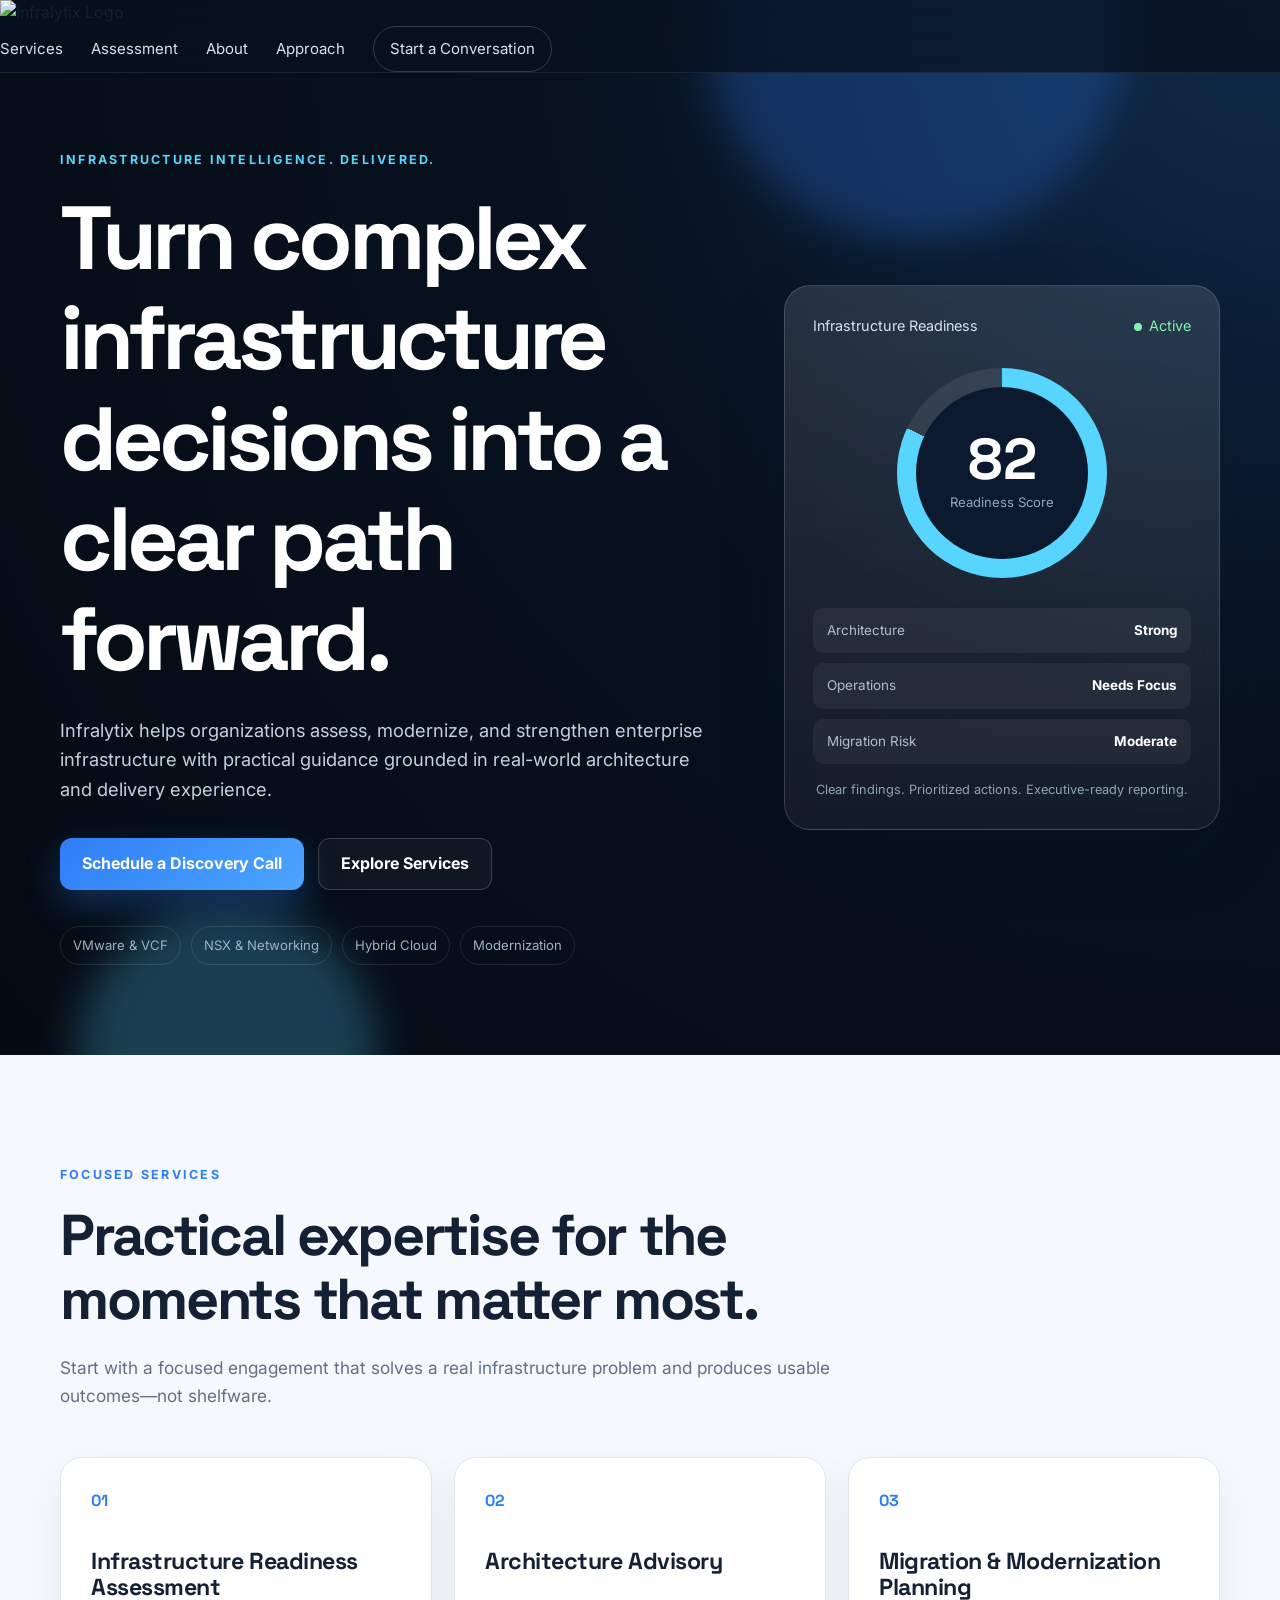
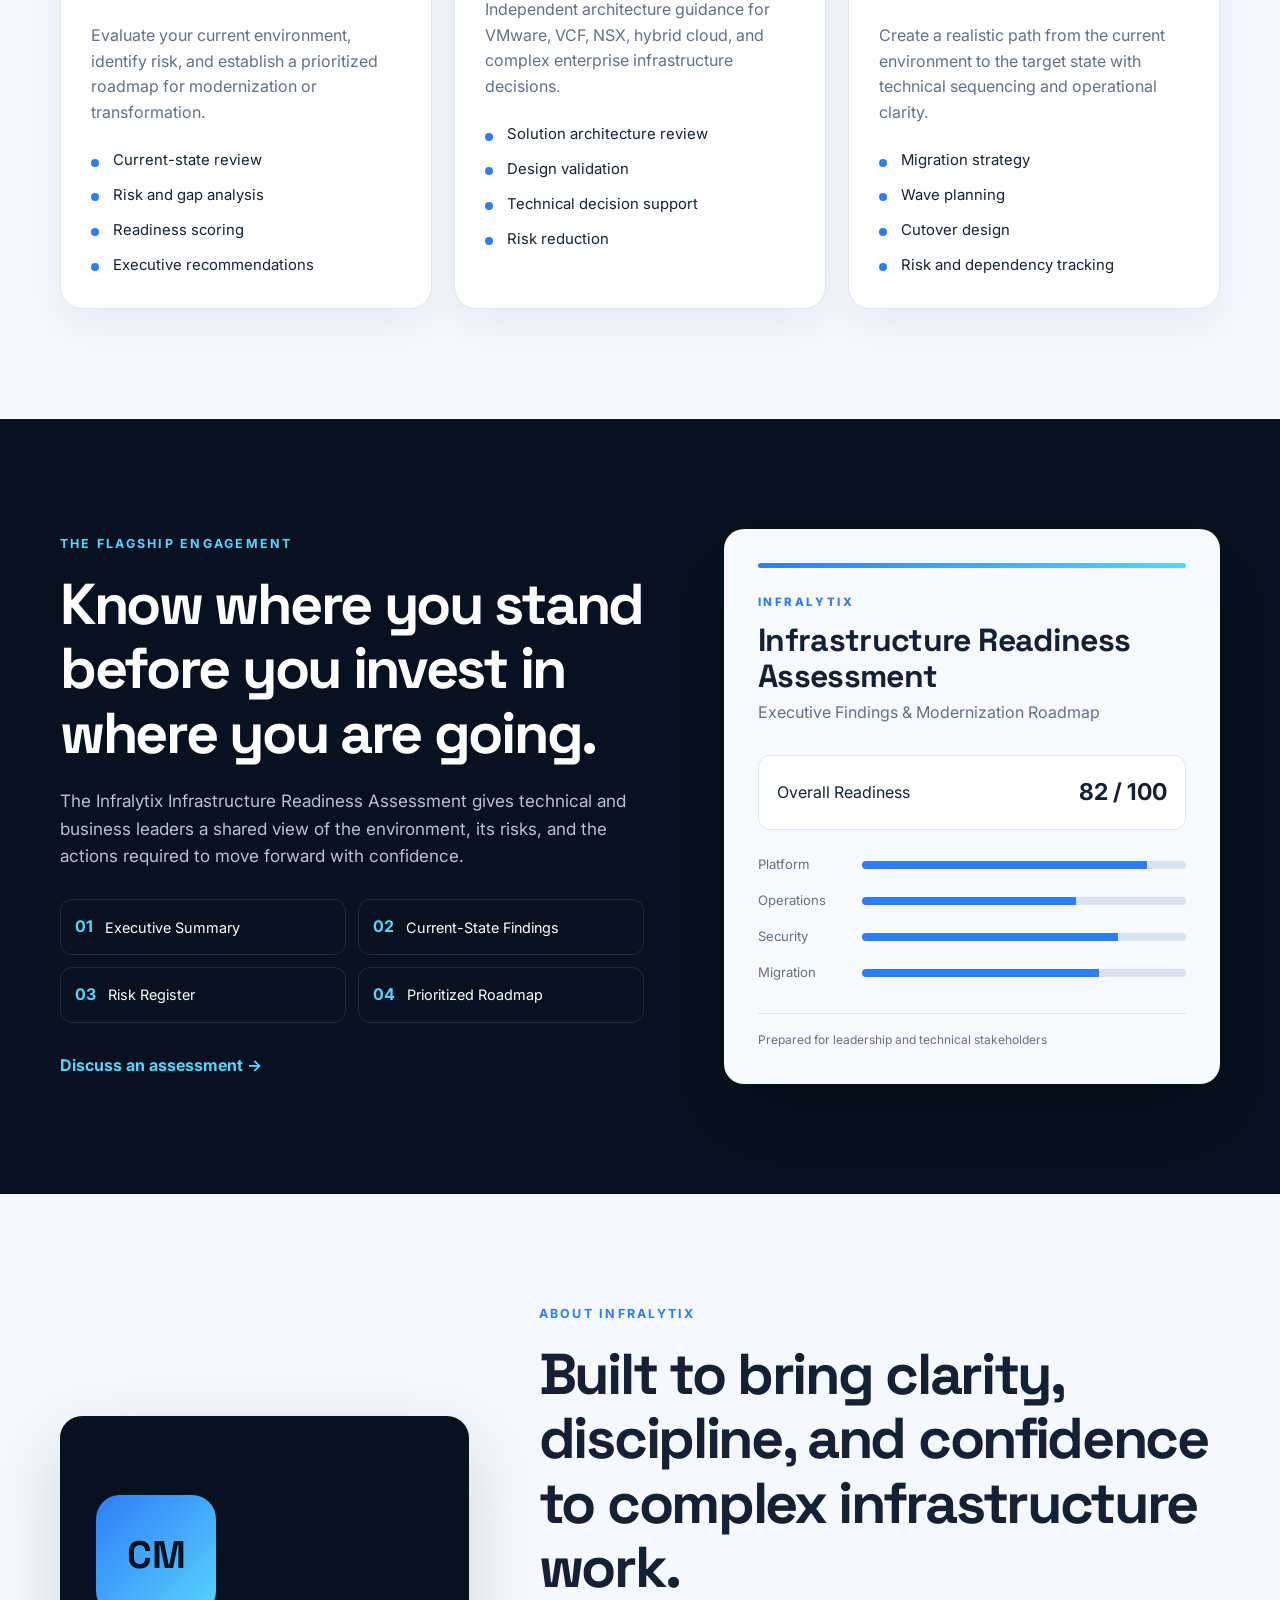
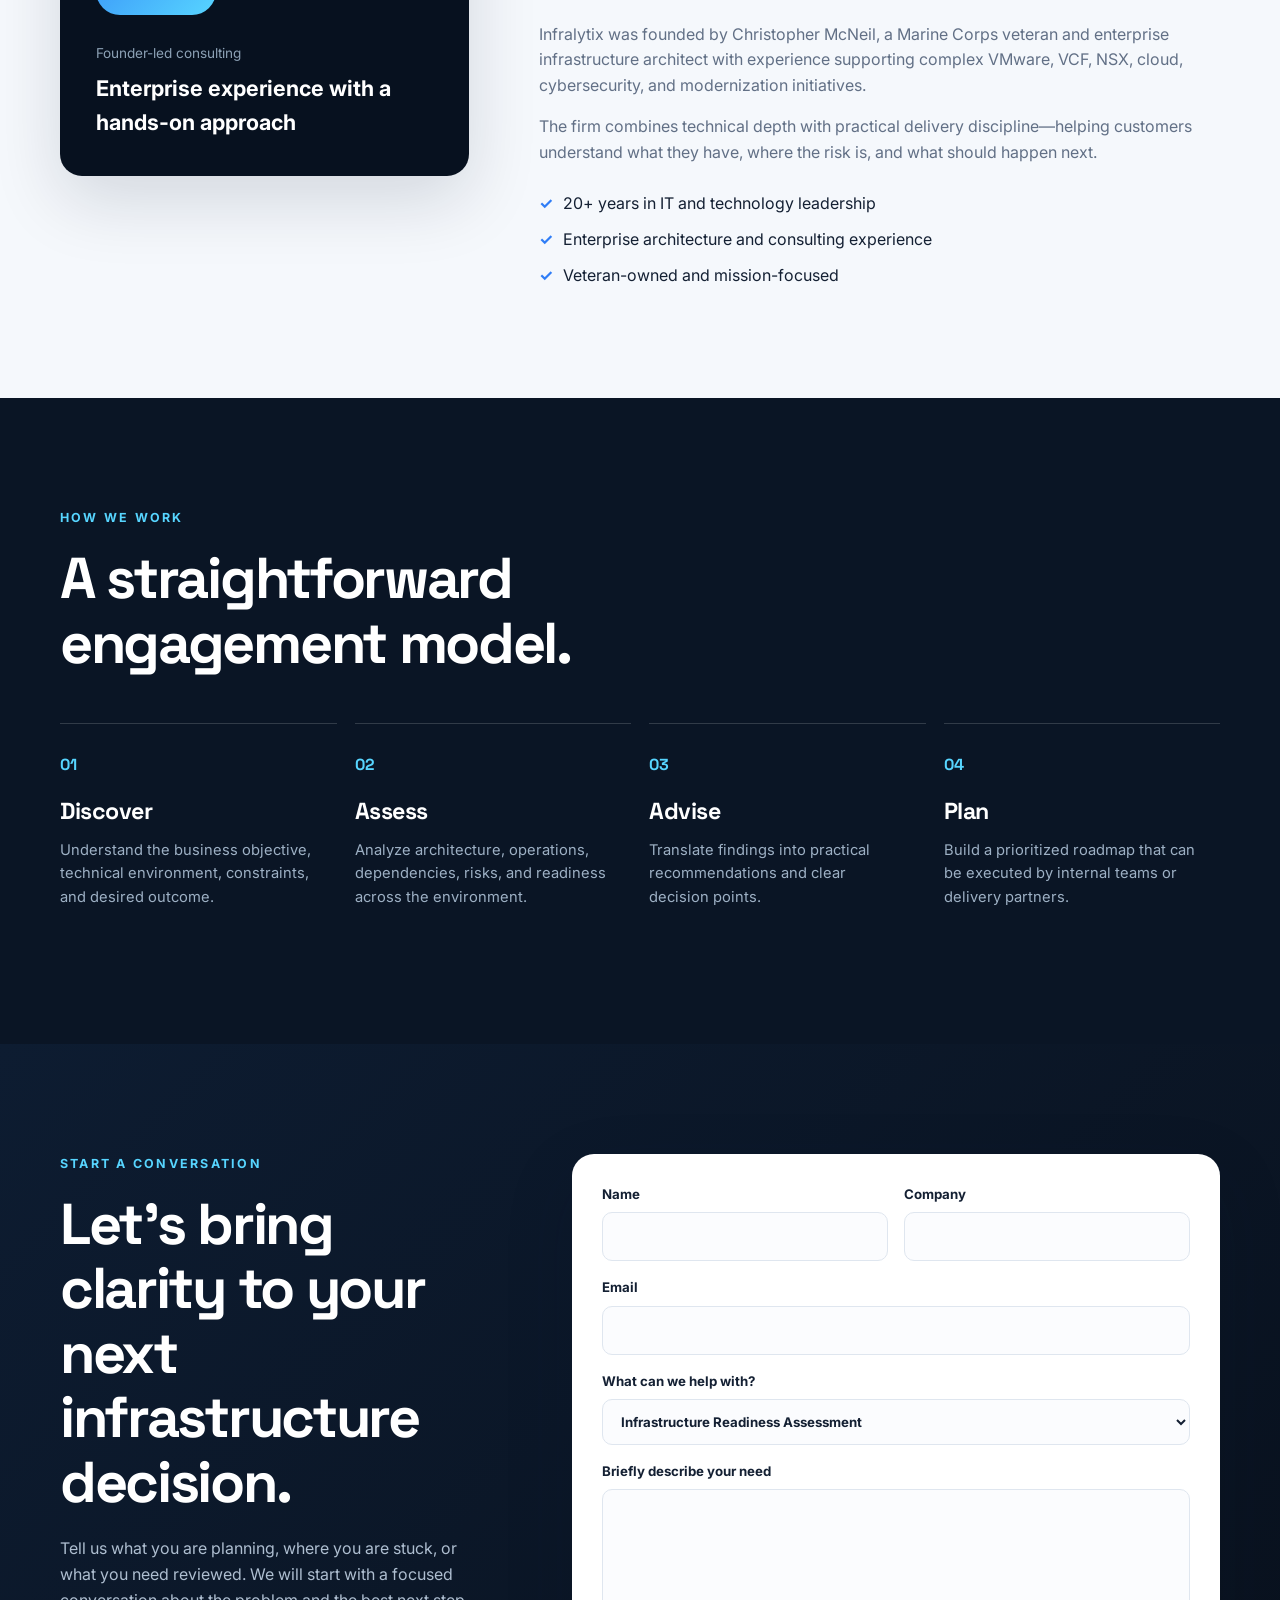
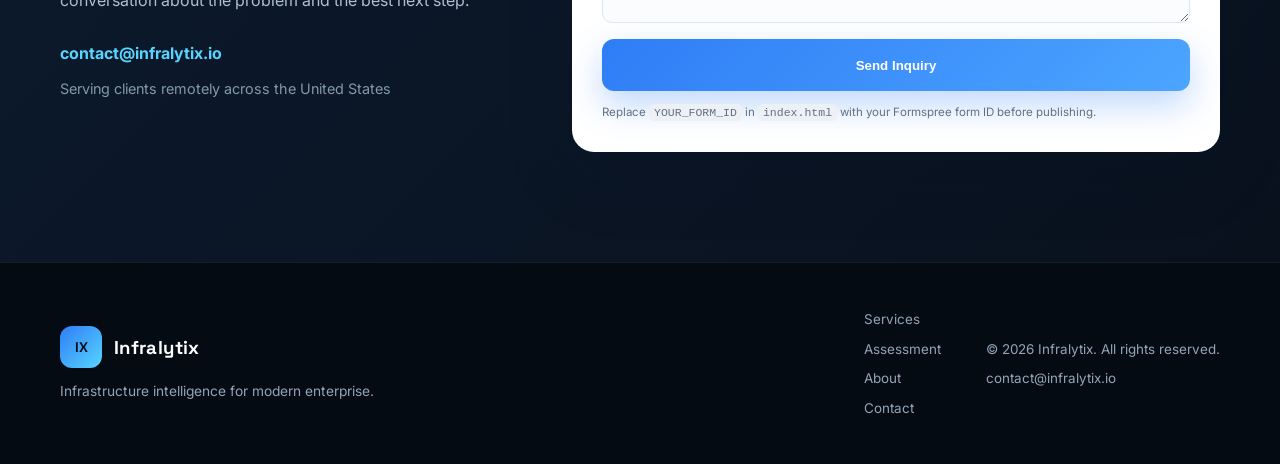
==== index.html @ 24728229 "Update index.html" ====
<!DOCTYPE html>
<html lang="en">
<head>
  <meta charset="UTF-8" />
  <meta name="viewport" content="width=device-width, initial-scale=1.0" />
  <meta name="description" content="Infralytix provides infrastructure readiness assessments, architecture advisory, and modernization planning for VMware, VCF, NSX, and hybrid cloud environments." />
  <meta name="keywords" content="Infralytix, VMware consultant, VCF consulting, NSX consulting, infrastructure assessment, hybrid cloud, modernization" />
  <meta name="author" content="Infralytix" />
  <meta property="og:title" content="Infralytix | Infrastructure Intelligence for Modern Enterprise" />
  <meta property="og:description" content="Practical infrastructure assessments, architecture guidance, and modernization roadmaps for complex enterprise environments." />
  <meta property="og:type" content="website" />
  <meta property="og:url" content="https://infralytix.io" />
  <link rel="icon" type="image/svg+xml" href="assets/favicon.svg" />
  <link rel="preconnect" href="https://fonts.googleapis.com" />
  <link rel="preconnect" href="https://fonts.gstatic.com" crossorigin />
  <link href="https://fonts.googleapis.com/css2?family=Inter:wght@400;500;600;700;800&family=Space+Grotesk:wght@500;600;700&display=swap" rel="stylesheet" />
  <link rel="stylesheet" href="styles.css" />
  <title>Infralytix | Infrastructure Intelligence</title>
</head>
<body>
  <header class="site-header" id="top">
    <a href="/" class="logo">
    <img src="assets/images/Infralytix logo.png"
         alt="Infralytix Logo"
         class="site-logo">
    </a>
      <button class="menu-toggle" aria-label="Open navigation" aria-expanded="false">☰</button>
      <nav class="nav-links" aria-label="Primary navigation">
        <a href="#services">Services</a>
        <a href="#assessment">Assessment</a>
        <a href="#about">About</a>
        <a href="#approach">Approach</a>
        <a class="nav-cta" href="#contact">Start a Conversation</a>
      </nav>
    </div>
  </header>

  <main>
    <section class="hero">
      <div class="hero-glow hero-glow-one"></div>
      <div class="hero-glow hero-glow-two"></div>
      <div class="container hero-grid">
        <div class="hero-copy reveal">
          <div class="eyebrow">Infrastructure Intelligence. Delivered.</div>
          <h1>Turn complex infrastructure decisions into a clear path forward.</h1>
          <p class="hero-lead">
            Infralytix helps organizations assess, modernize, and strengthen enterprise infrastructure with practical guidance grounded in real-world architecture and delivery experience.
          </p>
          <div class="hero-actions">
            <a class="btn btn-primary" href="#contact">Schedule a Discovery Call</a>
            <a class="btn btn-secondary" href="#services">Explore Services</a>
          </div>
          <div class="hero-proof">
            <span>VMware &amp; VCF</span>
            <span>NSX &amp; Networking</span>
            <span>Hybrid Cloud</span>
            <span>Modernization</span>
          </div>
        </div>

        <div class="hero-panel reveal">
          <div class="signal-card">
            <div class="signal-header">
              <span>Infrastructure Readiness</span>
              <span class="status-dot">Active</span>
            </div>
            <div class="score-ring">
              <div class="score-inner">
                <strong>82</strong>
                <span>Readiness Score</span>
              </div>
            </div>
            <div class="mini-metrics">
              <div><span>Architecture</span><strong>Strong</strong></div>
              <div><span>Operations</span><strong>Needs Focus</strong></div>
              <div><span>Migration Risk</span><strong>Moderate</strong></div>
            </div>
            <div class="signal-note">Clear findings. Prioritized actions. Executive-ready reporting.</div>
          </div>
        </div>
      </div>
    </section>

    <section class="section section-light" id="services">
      <div class="container">
        <div class="section-heading reveal">
          <div class="eyebrow dark">Focused Services</div>
          <h2>Practical expertise for the moments that matter most.</h2>
          <p>Start with a focused engagement that solves a real infrastructure problem and produces usable outcomes—not shelfware.</p>
        </div>

        <div class="service-grid">
          <article class="service-card reveal">
            <div class="service-number">01</div>
            <h3>Infrastructure Readiness Assessment</h3>
            <p>Evaluate your current environment, identify risk, and establish a prioritized roadmap for modernization or transformation.</p>
            <ul>
              <li>Current-state review</li>
              <li>Risk and gap analysis</li>
              <li>Readiness scoring</li>
              <li>Executive recommendations</li>
            </ul>
          </article>

          <article class="service-card reveal">
            <div class="service-number">02</div>
            <h3>Architecture Advisory</h3>
            <p>Independent architecture guidance for VMware, VCF, NSX, hybrid cloud, and complex enterprise infrastructure decisions.</p>
            <ul>
              <li>Solution architecture review</li>
              <li>Design validation</li>
              <li>Technical decision support</li>
              <li>Risk reduction</li>
            </ul>
          </article>

          <article class="service-card reveal">
            <div class="service-number">03</div>
            <h3>Migration &amp; Modernization Planning</h3>
            <p>Create a realistic path from the current environment to the target state with technical sequencing and operational clarity.</p>
            <ul>
              <li>Migration strategy</li>
              <li>Wave planning</li>
              <li>Cutover design</li>
              <li>Risk and dependency tracking</li>
            </ul>
          </article>
        </div>
      </div>
    </section>

    <section class="section assessment" id="assessment">
      <div class="container assessment-grid">
        <div class="assessment-copy reveal">
          <div class="eyebrow">The Flagship Engagement</div>
          <h2>Know where you stand before you invest in where you are going.</h2>
          <p>
            The Infralytix Infrastructure Readiness Assessment gives technical and business leaders a shared view of the environment, its risks, and the actions required to move forward with confidence.
          </p>
          <div class="deliverables">
            <div><span>01</span><p>Executive Summary</p></div>
            <div><span>02</span><p>Current-State Findings</p></div>
            <div><span>03</span><p>Risk Register</p></div>
            <div><span>04</span><p>Prioritized Roadmap</p></div>
          </div>
          <a class="text-link" href="#contact">Discuss an assessment →</a>
        </div>

        <div class="assessment-card reveal">
          <div class="report-topline"></div>
          <div class="report-brand">INFRALYTIX</div>
          <h3>Infrastructure Readiness Assessment</h3>
          <p class="report-subtitle">Executive Findings &amp; Modernization Roadmap</p>
          <div class="report-score">
            <span>Overall Readiness</span>
            <strong>82 / 100</strong>
          </div>
          <div class="report-bars">
            <div><span>Platform</span><i style="--value:88%"></i></div>
            <div><span>Operations</span><i style="--value:66%"></i></div>
            <div><span>Security</span><i style="--value:79%"></i></div>
            <div><span>Migration</span><i style="--value:73%"></i></div>
          </div>
          <div class="report-footer">Prepared for leadership and technical stakeholders</div>
        </div>
      </div>
    </section>

    <section class="section section-light" id="about">
      <div class="container about-grid">
        <div class="about-card reveal">
          <div class="about-monogram">CM</div>
          <div>
            <span>Founder-led consulting</span>
            <strong>Enterprise experience with a hands-on approach</strong>
          </div>
        </div>
        <div class="about-copy reveal">
          <div class="eyebrow dark">About Infralytix</div>
          <h2>Built to bring clarity, discipline, and confidence to complex infrastructure work.</h2>
          <p>
            Infralytix was founded by Christopher McNeil, a Marine Corps veteran and enterprise infrastructure architect with experience supporting complex VMware, VCF, NSX, cloud, cybersecurity, and modernization initiatives.
          </p>
          <p>
            The firm combines technical depth with practical delivery discipline—helping customers understand what they have, where the risk is, and what should happen next.
          </p>
          <div class="about-highlights">
            <span>20+ years in IT and technology leadership</span>
            <span>Enterprise architecture and consulting experience</span>
            <span>Veteran-owned and mission-focused</span>
          </div>
        </div>
      </div>
    </section>

    <section class="section approach" id="approach">
      <div class="container">
        <div class="section-heading reveal">
          <div class="eyebrow">How We Work</div>
          <h2>A straightforward engagement model.</h2>
        </div>
        <div class="steps">
          <div class="step reveal"><span>01</span><h3>Discover</h3><p>Understand the business objective, technical environment, constraints, and desired outcome.</p></div>
          <div class="step reveal"><span>02</span><h3>Assess</h3><p>Analyze architecture, operations, dependencies, risks, and readiness across the environment.</p></div>
          <div class="step reveal"><span>03</span><h3>Advise</h3><p>Translate findings into practical recommendations and clear decision points.</p></div>
          <div class="step reveal"><span>04</span><h3>Plan</h3><p>Build a prioritized roadmap that can be executed by internal teams or delivery partners.</p></div>
        </div>
      </div>
    </section>

    <section class="section contact" id="contact">
      <div class="container contact-grid">
        <div class="contact-copy reveal">
          <div class="eyebrow">Start a Conversation</div>
          <h2>Let’s bring clarity to your next infrastructure decision.</h2>
          <p>Tell us what you are planning, where you are stuck, or what you need reviewed. We will start with a focused conversation about the problem and the best next step.</p>
          <div class="contact-details">
            <a href="mailto:contact@infralytix.io">contact@infralytix.io</a>
            <span>Serving clients remotely across the United States</span>
          </div>
        </div>

        <form class="contact-form reveal" action="https://formspree.io/f/YOUR_FORM_ID" method="POST">
          <div class="form-row">
            <label>Name<input type="text" name="name" required /></label>
            <label>Company<input type="text" name="company" /></label>
          </div>
          <label>Email<input type="email" name="email" required /></label>
          <label>What can we help with?
            <select name="service">
              <option>Infrastructure Readiness Assessment</option>
              <option>Architecture Advisory</option>
              <option>Migration &amp; Modernization Planning</option>
              <option>Other</option>
            </select>
          </label>
          <label>Briefly describe your need<textarea name="message" rows="5" required></textarea></label>
          <button class="btn btn-primary full" type="submit">Send Inquiry</button>
          <p class="form-note">Replace <code>YOUR_FORM_ID</code> in <code>index.html</code> with your Formspree form ID before publishing.</p>
        </form>
      </div>
    </section>
  </main>

  <footer class="footer">
    <div class="container footer-grid">
      <div>
        <a class="brand footer-brand" href="#top"><span class="brand-mark">IX</span><span class="brand-name">Infralytix</span></a>
        <p>Infrastructure intelligence for modern enterprise.</p>
      </div>
      <div class="footer-links">
        <a href="#services">Services</a>
        <a href="#assessment">Assessment</a>
        <a href="#about">About</a>
        <a href="#contact">Contact</a>
      </div>
      <div class="footer-meta">
        <span>© <span id="year"></span> Infralytix. All rights reserved.</span>
        <a href="mailto:contact@infralytix.io">contact@infralytix.io</a>
      </div>
    </div>
  </footer>

  <script src="script.js"></script>
</body>
</html>
---- styles.css ----
:root {
  --navy: #07111f;
  --navy-2: #0d1a2d;
  --blue: #2f7df6;
  --cyan: #57d5ff;
  --text: #142033;
  --muted: #627086;
  --line: #dfe6ef;
  --surface: #f5f8fc;
  --white: #ffffff;
  --shadow: 0 24px 70px rgba(4, 18, 39, 0.14);
  --radius: 22px;
}

* { box-sizing: border-box; }
html { scroll-behavior: smooth; }
body {
  margin: 0;
  font-family: "Inter", sans-serif;
  color: var(--text);
  background: var(--white);
  line-height: 1.6;
}
a { color: inherit; text-decoration: none; }
img { max-width: 100%; }
.container { width: min(1160px, calc(100% - 40px)); margin: 0 auto; }

.site-header {
  position: fixed;
  inset: 0 0 auto 0;
  z-index: 1000;
  background: rgba(7, 17, 31, 0.78);
  backdrop-filter: blur(16px);
  border-bottom: 1px solid rgba(255,255,255,0.08);
}
.nav-wrap { min-height: 76px; display: flex; align-items: center; justify-content: space-between; }
.brand { display: inline-flex; align-items: center; gap: 12px; color: var(--white); font-family: "Space Grotesk", sans-serif; }
.brand-mark {
  display: grid; place-items: center; width: 42px; height: 42px;
  border-radius: 12px; font-size: 14px; font-weight: 700;
  background: linear-gradient(135deg, var(--blue), var(--cyan)); color: var(--navy);
}
.brand-name { font-size: 1.16rem; font-weight: 700; letter-spacing: 0.02em; }
.nav-links { display: flex; align-items: center; gap: 28px; color: #d8e3f2; font-size: 0.94rem; }
.nav-links a:hover { color: var(--white); }
.nav-cta { border: 1px solid rgba(255,255,255,0.18); padding: 10px 16px; border-radius: 999px; }
.menu-toggle { display: none; border: 0; background: transparent; color: white; font-size: 1.7rem; }

.hero {
  position: relative; overflow: hidden; min-height: 760px; display: grid; align-items: center;
  padding: 150px 0 90px; background: radial-gradient(circle at top right, #102b4a 0, var(--navy) 44%, #050b14 100%); color: white;
}
.hero-grid { display: grid; grid-template-columns: 1.2fr 0.8fr; align-items: center; gap: 70px; }
.hero-glow { position: absolute; border-radius: 50%; filter: blur(20px); opacity: 0.25; }
.hero-glow-one { width: 420px; height: 420px; background: var(--blue); top: -180px; right: 12%; }
.hero-glow-two { width: 300px; height: 300px; background: var(--cyan); bottom: -150px; left: 6%; }
.eyebrow { font-size: 0.78rem; text-transform: uppercase; letter-spacing: 0.18em; font-weight: 700; color: var(--cyan); margin-bottom: 18px; }
.eyebrow.dark { color: var(--blue); }
h1, h2, h3 { font-family: "Space Grotesk", sans-serif; line-height: 1.12; margin-top: 0; }
h1 { font-size: clamp(3rem, 7vw, 5.9rem); letter-spacing: -0.055em; margin-bottom: 26px; }
h2 { font-size: clamp(2.2rem, 4.5vw, 4rem); letter-spacing: -0.04em; margin-bottom: 22px; }
h3 { font-size: 1.45rem; letter-spacing: -0.02em; }
.hero-lead { font-size: 1.15rem; max-width: 720px; color: #c5d0dd; margin-bottom: 34px; }
.hero-actions { display: flex; gap: 14px; flex-wrap: wrap; margin-bottom: 36px; }
.btn { display: inline-flex; justify-content: center; align-items: center; min-height: 52px; padding: 0 22px; border-radius: 12px; font-weight: 700; transition: transform 0.2s ease, box-shadow 0.2s ease; border: 0; cursor: pointer; }
.btn:hover { transform: translateY(-2px); }
.btn-primary { background: linear-gradient(135deg, var(--blue), #4ca5ff); color: white; box-shadow: 0 14px 35px rgba(47,125,246,0.3); }
.btn-secondary { border: 1px solid rgba(255,255,255,0.18); color: white; background: rgba(255,255,255,0.04); }
.btn.full { width: 100%; }
.hero-proof { display: flex; flex-wrap: wrap; gap: 10px; }
.hero-proof span { padding: 8px 12px; border: 1px solid rgba(255,255,255,0.1); border-radius: 999px; color: #9fb1c4; font-size: 0.82rem; }
.hero-panel { position: relative; }
.signal-card {
  background: linear-gradient(180deg, rgba(255,255,255,0.12), rgba(255,255,255,0.05));
  border: 1px solid rgba(255,255,255,0.16); border-radius: 26px; padding: 28px; box-shadow: var(--shadow); backdrop-filter: blur(12px);
}
.signal-header { display: flex; justify-content: space-between; color: #d7e3f0; font-size: 0.9rem; }
.status-dot { color: #81f0b0; }
.status-dot::before { content: ""; display: inline-block; width: 8px; height: 8px; background: #81f0b0; border-radius: 50%; margin-right: 7px; }
.score-ring {
  width: 210px; height: 210px; margin: 30px auto; border-radius: 50%; display: grid; place-items: center;
  background: conic-gradient(var(--cyan) 0 82%, rgba(255,255,255,0.08) 82% 100%);
}
.score-ring::before { content: ""; width: 172px; height: 172px; border-radius: 50%; background: #0b1a2e; position: absolute; }
.score-inner { z-index: 1; text-align: center; }
.score-inner strong { display: block; font-family: "Space Grotesk"; font-size: 3.6rem; line-height: 1; }
.score-inner span { color: #91a8bf; font-size: 0.82rem; }
.mini-metrics { display: grid; gap: 10px; }
.mini-metrics div { display: flex; justify-content: space-between; padding: 12px 14px; background: rgba(255,255,255,0.05); border-radius: 10px; color: #aebfd1; font-size: 0.84rem; }
.mini-metrics strong { color: white; }
.signal-note { margin-top: 16px; color: #8fa4b8; font-size: 0.8rem; text-align: center; }

.section { padding: 110px 0; }
.section-light { background: var(--surface); }
.section-heading { max-width: 780px; margin-bottom: 48px; }
.section-heading p { color: var(--muted); font-size: 1.08rem; }
.service-grid { display: grid; grid-template-columns: repeat(3, 1fr); gap: 22px; }
.service-card { background: white; border: 1px solid var(--line); border-radius: var(--radius); padding: 30px; box-shadow: 0 15px 40px rgba(10,28,51,0.06); }
.service-number { font-family: "Space Grotesk"; color: var(--blue); font-weight: 700; margin-bottom: 34px; }
.service-card p { color: var(--muted); }
.service-card ul { list-style: none; padding: 0; margin: 24px 0 0; display: grid; gap: 11px; }
.service-card li { padding-left: 22px; position: relative; font-size: 0.93rem; }
.service-card li::before { content: ""; position: absolute; left: 0; top: 0.62em; width: 8px; height: 8px; border-radius: 50%; background: var(--blue); }

.assessment { background: var(--navy); color: white; overflow: hidden; }
.assessment-grid { display: grid; grid-template-columns: 1fr 0.85fr; gap: 80px; align-items: center; }
.assessment-copy p { color: #b6c3d2; font-size: 1.07rem; }
.deliverables { display: grid; grid-template-columns: repeat(2, 1fr); gap: 12px; margin: 30px 0; }
.deliverables div { display: flex; align-items: center; gap: 12px; padding: 14px; border: 1px solid rgba(255,255,255,0.1); border-radius: 12px; }
.deliverables span { color: var(--cyan); font-weight: 700; }
.deliverables p { margin: 0; color: white; font-size: 0.9rem; }
.text-link { color: var(--cyan); font-weight: 700; }
.assessment-card { background: #f7f9fc; color: var(--text); border-radius: 20px; padding: 34px; transform: rotate(1deg); box-shadow: 0 35px 80px rgba(0,0,0,0.3); }
.report-topline { height: 5px; border-radius: 999px; background: linear-gradient(90deg, var(--blue), var(--cyan)); margin-bottom: 25px; }
.report-brand { font-size: 0.72rem; letter-spacing: 0.22em; color: var(--blue); font-weight: 800; }
.assessment-card h3 { font-size: 2rem; margin: 12px 0 5px; }
.report-subtitle { color: var(--muted); margin-top: 0; }
.report-score { display: flex; justify-content: space-between; align-items: center; margin: 30px 0 24px; padding: 18px; background: white; border: 1px solid var(--line); border-radius: 12px; }
.report-score strong { font-size: 1.45rem; }
.report-bars { display: grid; gap: 15px; }
.report-bars div { display: grid; grid-template-columns: 90px 1fr; gap: 14px; align-items: center; font-size: 0.82rem; color: var(--muted); }
.report-bars i { height: 8px; border-radius: 999px; background: linear-gradient(90deg, var(--blue) 0 var(--value), #d9e2ee var(--value) 100%); }
.report-footer { margin-top: 30px; font-size: 0.75rem; color: var(--muted); border-top: 1px solid var(--line); padding-top: 16px; }

.about-grid { display: grid; grid-template-columns: 0.75fr 1.25fr; gap: 70px; align-items: center; }
.about-card { background: var(--navy); color: white; border-radius: var(--radius); padding: 36px; display: grid; gap: 28px; min-height: 360px; align-content: end; box-shadow: var(--shadow); }
.about-monogram { width: 120px; height: 120px; border-radius: 24px; display: grid; place-items: center; font-family: "Space Grotesk"; font-size: 2.4rem; background: linear-gradient(135deg, var(--blue), var(--cyan)); color: var(--navy); font-weight: 700; }
.about-card span { display: block; color: #8ca1b5; font-size: 0.85rem; margin-bottom: 6px; }
.about-card strong { font-size: 1.35rem; }
.about-copy p { color: var(--muted); }
.about-highlights { display: grid; gap: 10px; margin-top: 26px; }
.about-highlights span { padding-left: 24px; position: relative; }
.about-highlights span::before { content: "✓"; position: absolute; left: 0; color: var(--blue); font-weight: 700; }

.approach { background: #0a1525; color: white; }
.steps { display: grid; grid-template-columns: repeat(4, 1fr); gap: 18px; }
.step { padding: 28px 20px 10px 0; border-top: 1px solid rgba(255,255,255,0.16); }
.step span { color: var(--cyan); font-family: "Space Grotesk"; font-weight: 700; }
.step h3 { margin: 20px 0 12px; }
.step p { color: #9db0c4; font-size: 0.92rem; }

.contact { background: linear-gradient(135deg, #0d1c31, #09111d); color: white; }
.contact-grid { display: grid; grid-template-columns: 0.8fr 1.2fr; gap: 80px; align-items: start; }
.contact-copy p { color: #aebed0; }
.contact-details { display: grid; gap: 10px; margin-top: 28px; }
.contact-details a { color: var(--cyan); font-weight: 700; }
.contact-details span { color: #8398ad; font-size: 0.9rem; }
.contact-form { background: white; color: var(--text); border-radius: var(--radius); padding: 30px; box-shadow: var(--shadow); }
.form-row { display: grid; grid-template-columns: repeat(2, 1fr); gap: 16px; }
label { display: grid; gap: 7px; font-size: 0.83rem; font-weight: 700; margin-bottom: 16px; }
input, select, textarea { width: 100%; border: 1px solid var(--line); border-radius: 10px; padding: 13px 14px; font: inherit; color: var(--text); background: #fbfcfe; }
textarea { resize: vertical; }
.form-note { margin-bottom: 0; font-size: 0.72rem; color: var(--muted); }
code { background: #edf1f6; padding: 2px 5px; border-radius: 5px; }

.footer { background: #050b13; color: #93a4b8; padding: 46px 0; border-top: 1px solid rgba(255,255,255,0.08); }
.footer-grid { display: grid; grid-template-columns: 1fr auto auto; gap: 45px; align-items: center; }
.footer-brand { margin-bottom: 12px; }
.footer p { margin: 0; font-size: 0.86rem; }
.footer-links, .footer-meta { display: grid; gap: 8px; font-size: 0.84rem; }
.footer-links a:hover, .footer-meta a:hover { color: white; }

.reveal { opacity: 0; transform: translateY(20px); transition: opacity 0.7s ease, transform 0.7s ease; }
.reveal.visible { opacity: 1; transform: translateY(0); }

@media (max-width: 900px) {
  .menu-toggle { display: block; }
  .nav-links { position: absolute; left: 20px; right: 20px; top: 68px; display: none; flex-direction: column; align-items: stretch; padding: 20px; background: #0b1728; border: 1px solid rgba(255,255,255,0.1); border-radius: 16px; }
  .nav-links.open { display: flex; }
  .hero-grid, .assessment-grid, .about-grid, .contact-grid { grid-template-columns: 1fr; }
  .hero { padding-top: 130px; }
  .hero-panel { max-width: 560px; }
  .service-grid { grid-template-columns: 1fr; }
  .steps { grid-template-columns: repeat(2, 1fr); }
  .footer-grid { grid-template-columns: 1fr; }
}

@media (max-width: 600px) {
  .container { width: min(100% - 28px, 1160px); }
  .section { padding: 82px 0; }
  h1 { font-size: 3rem; }
  h2 { font-size: 2.35rem; }
  .hero-actions { flex-direction: column; }
  .btn { width: 100%; }
  .deliverables, .steps, .form-row { grid-template-columns: 1fr; }
  .signal-card, .assessment-card, .contact-form { padding: 22px; }
  .score-ring { width: 180px; height: 180px; }
  .score-ring::before { width: 145px; height: 145px; }
}
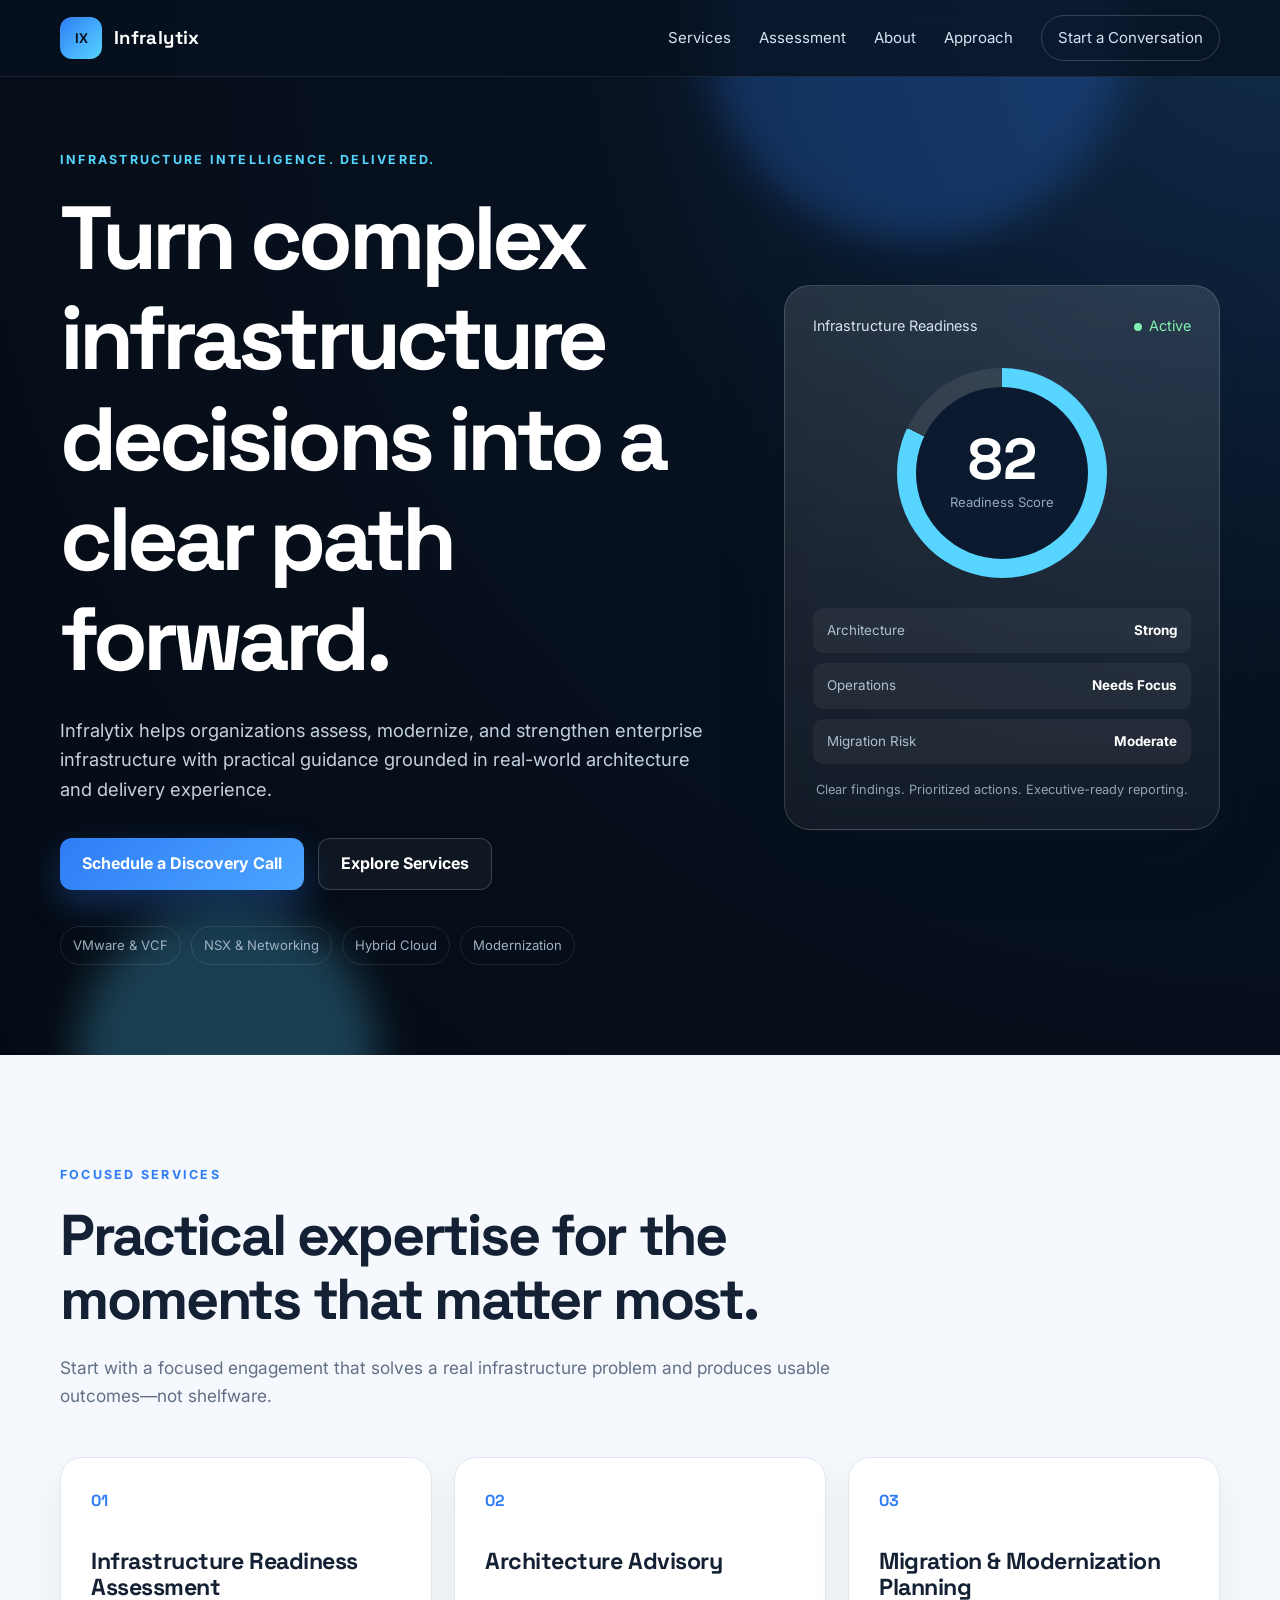
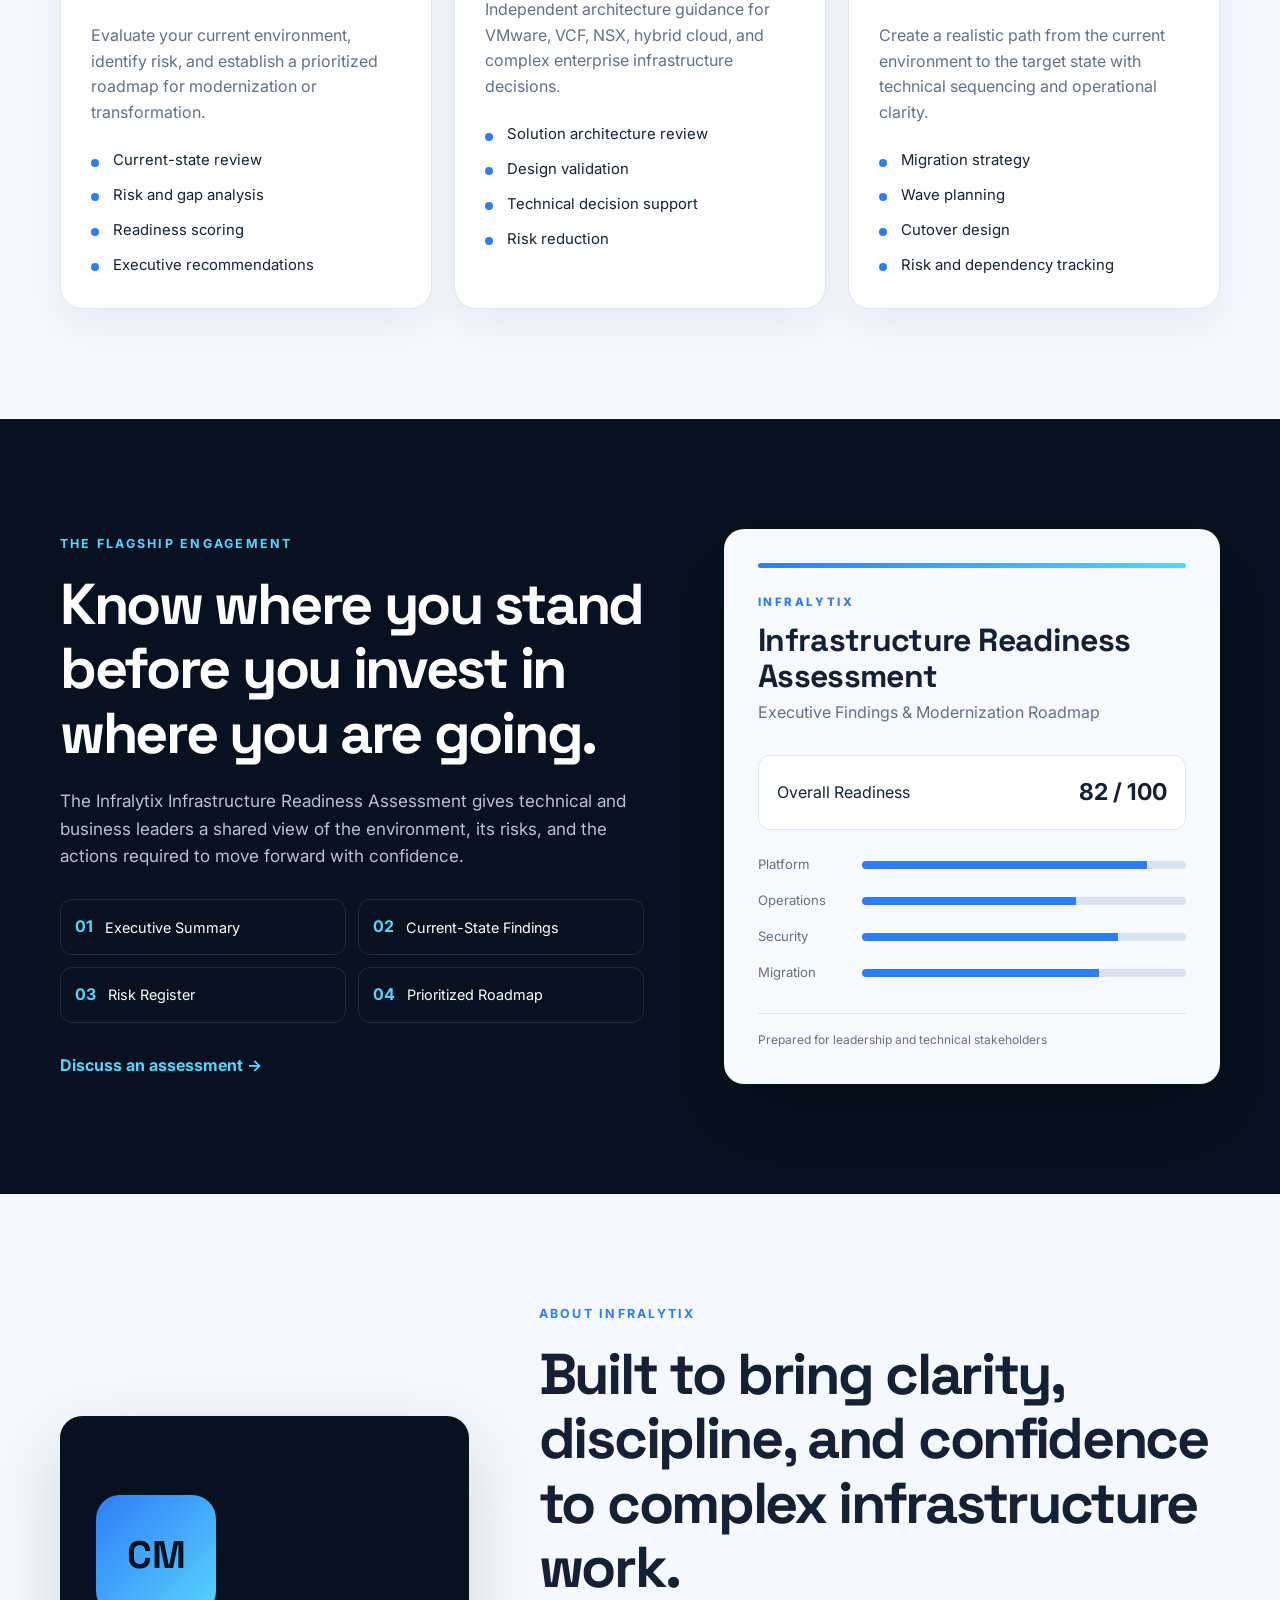
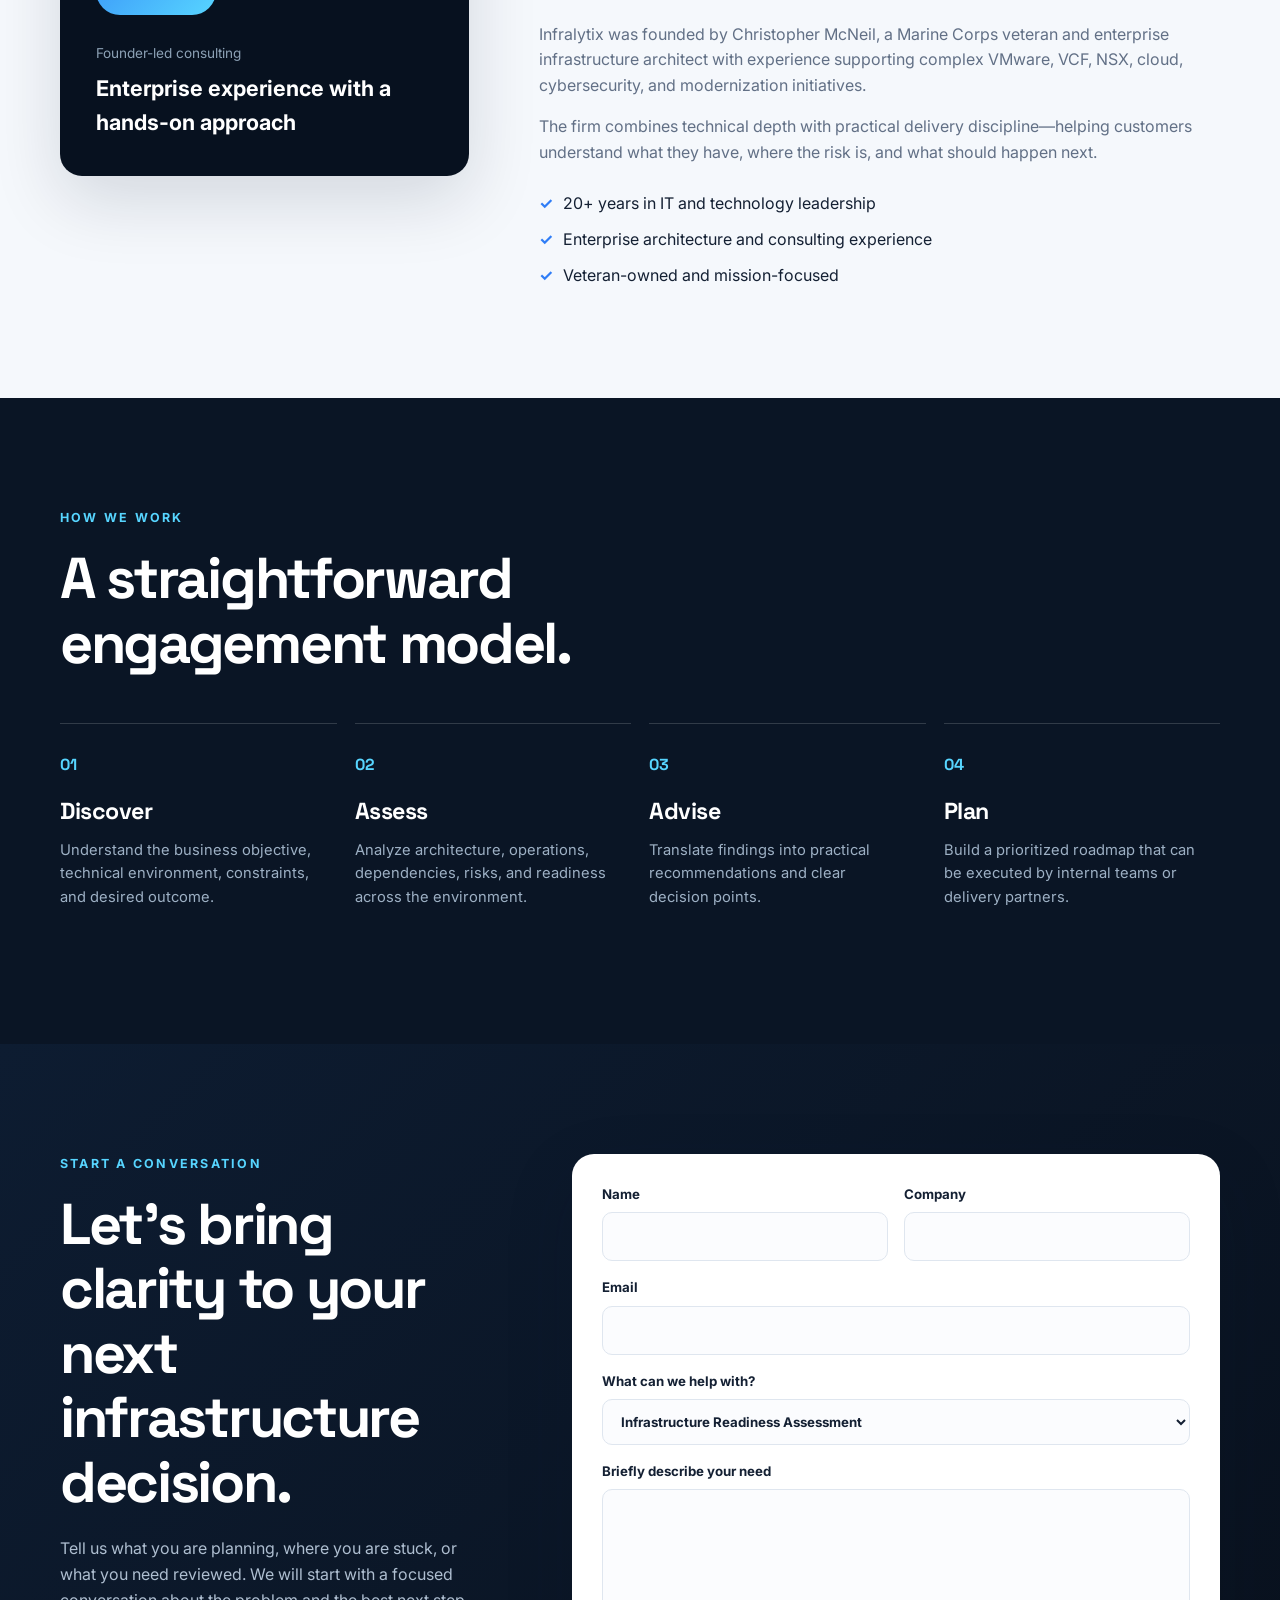
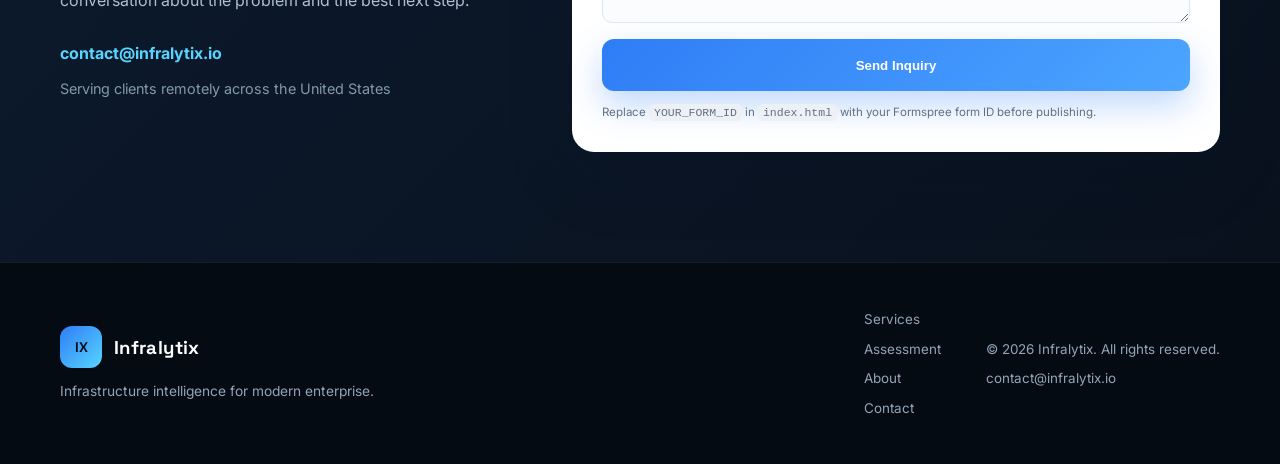
==== commit fbb75cbe: "Update index.html" ====
--- a/index.html
+++ b/index.html
@@ -19,11 +19,11 @@
 </head>
 <body>
   <header class="site-header" id="top">
-    <a href="/" class="logo">
-    <img src="assets/images/Infralytix logo.png"
-         alt="Infralytix Logo"
-         class="site-logo">
-    </a>
+    <div class="container nav-wrap">
+      <a class="brand" href="#top" aria-label="Infralytix home">
+        <span class="brand-mark">IX</span>
+        <span class="brand-name">Infralytix</span>
+      </a>
       <button class="menu-toggle" aria-label="Open navigation" aria-expanded="false">☰</button>
       <nav class="nav-links" aria-label="Primary navigation">
         <a href="#services">Services</a>
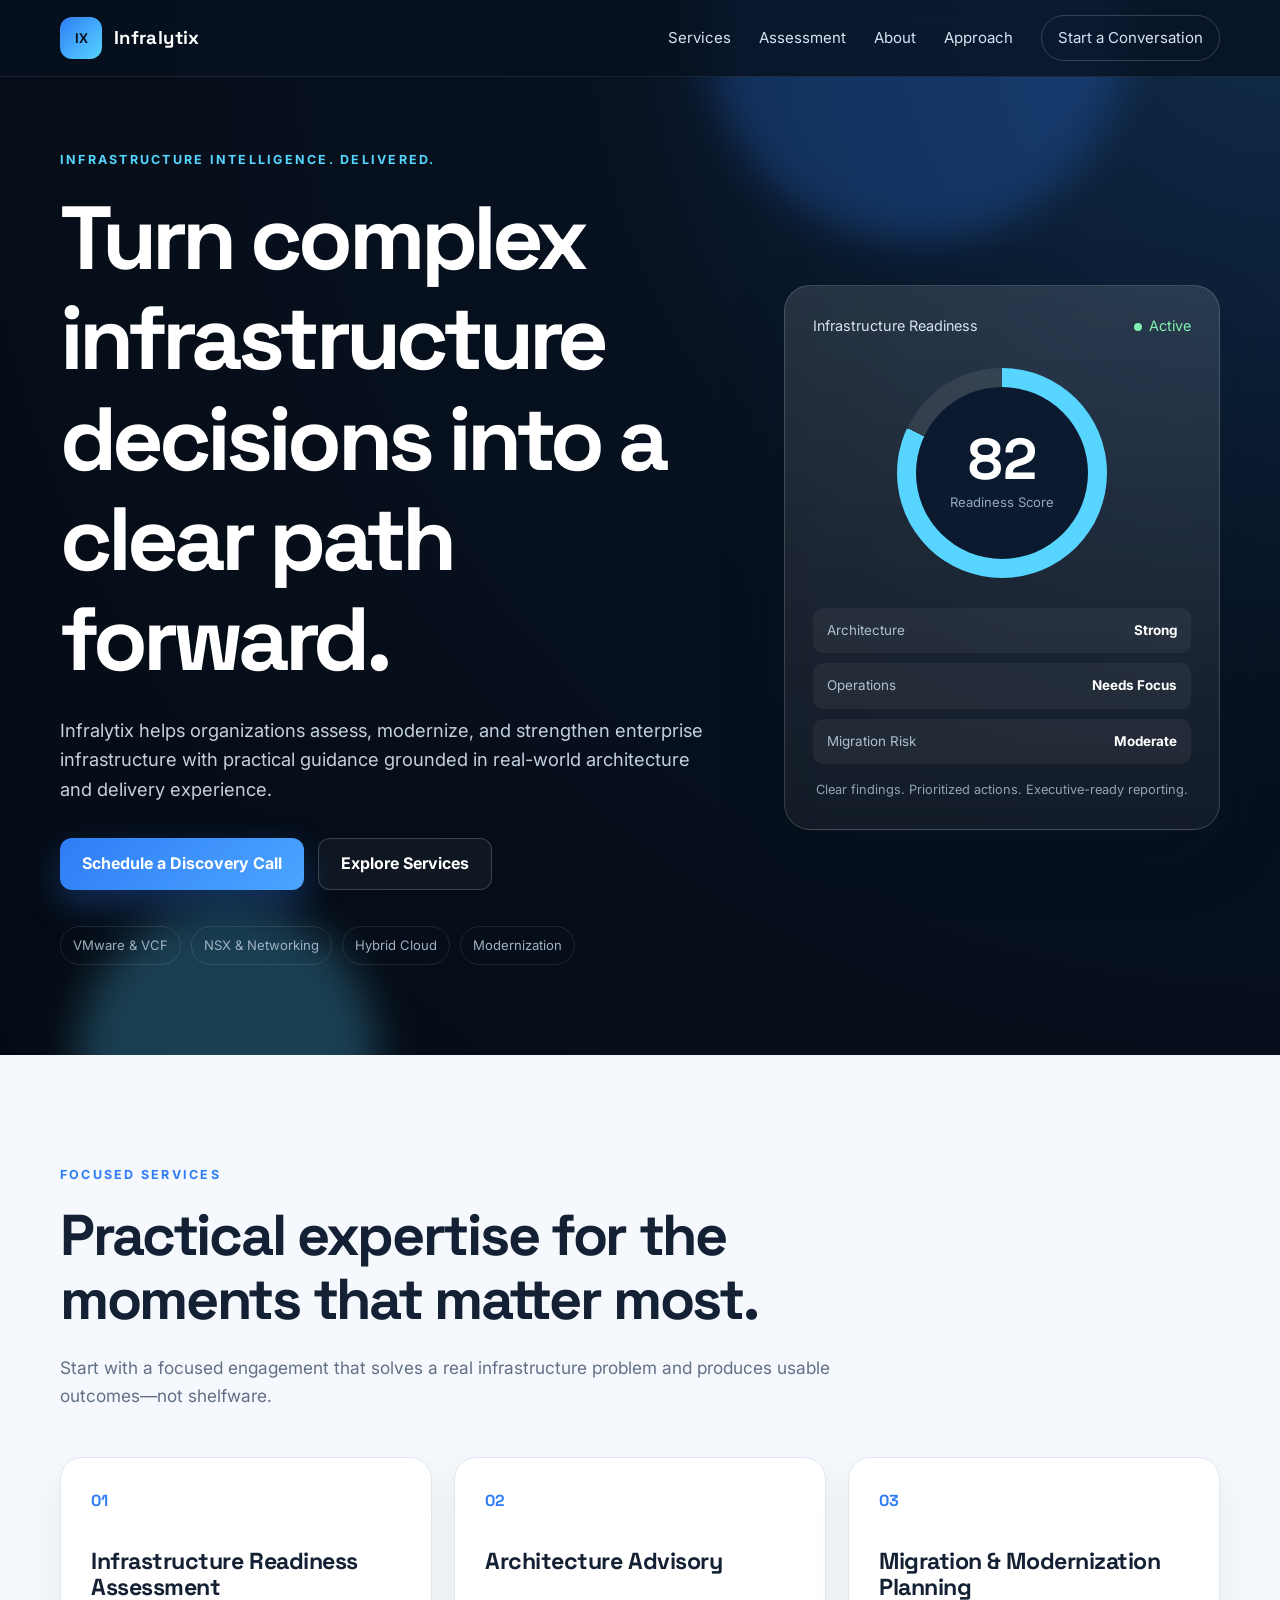
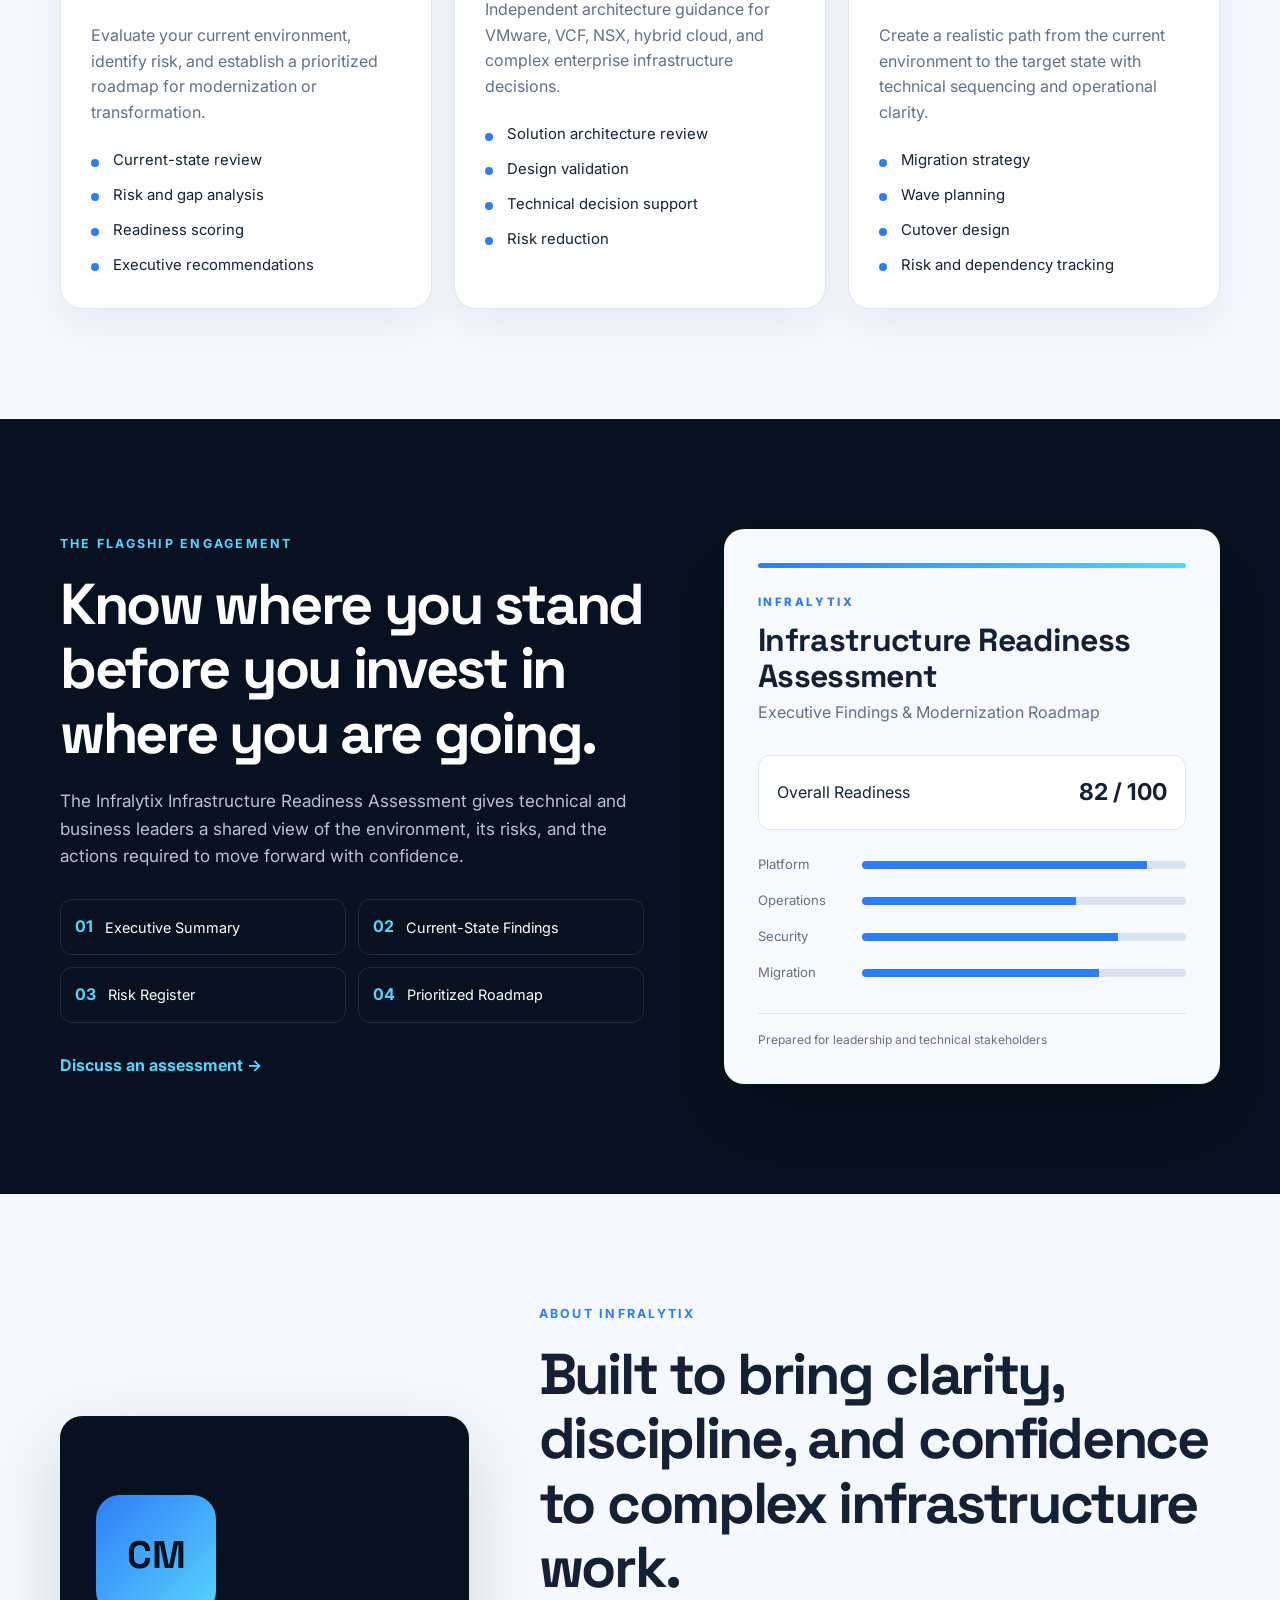
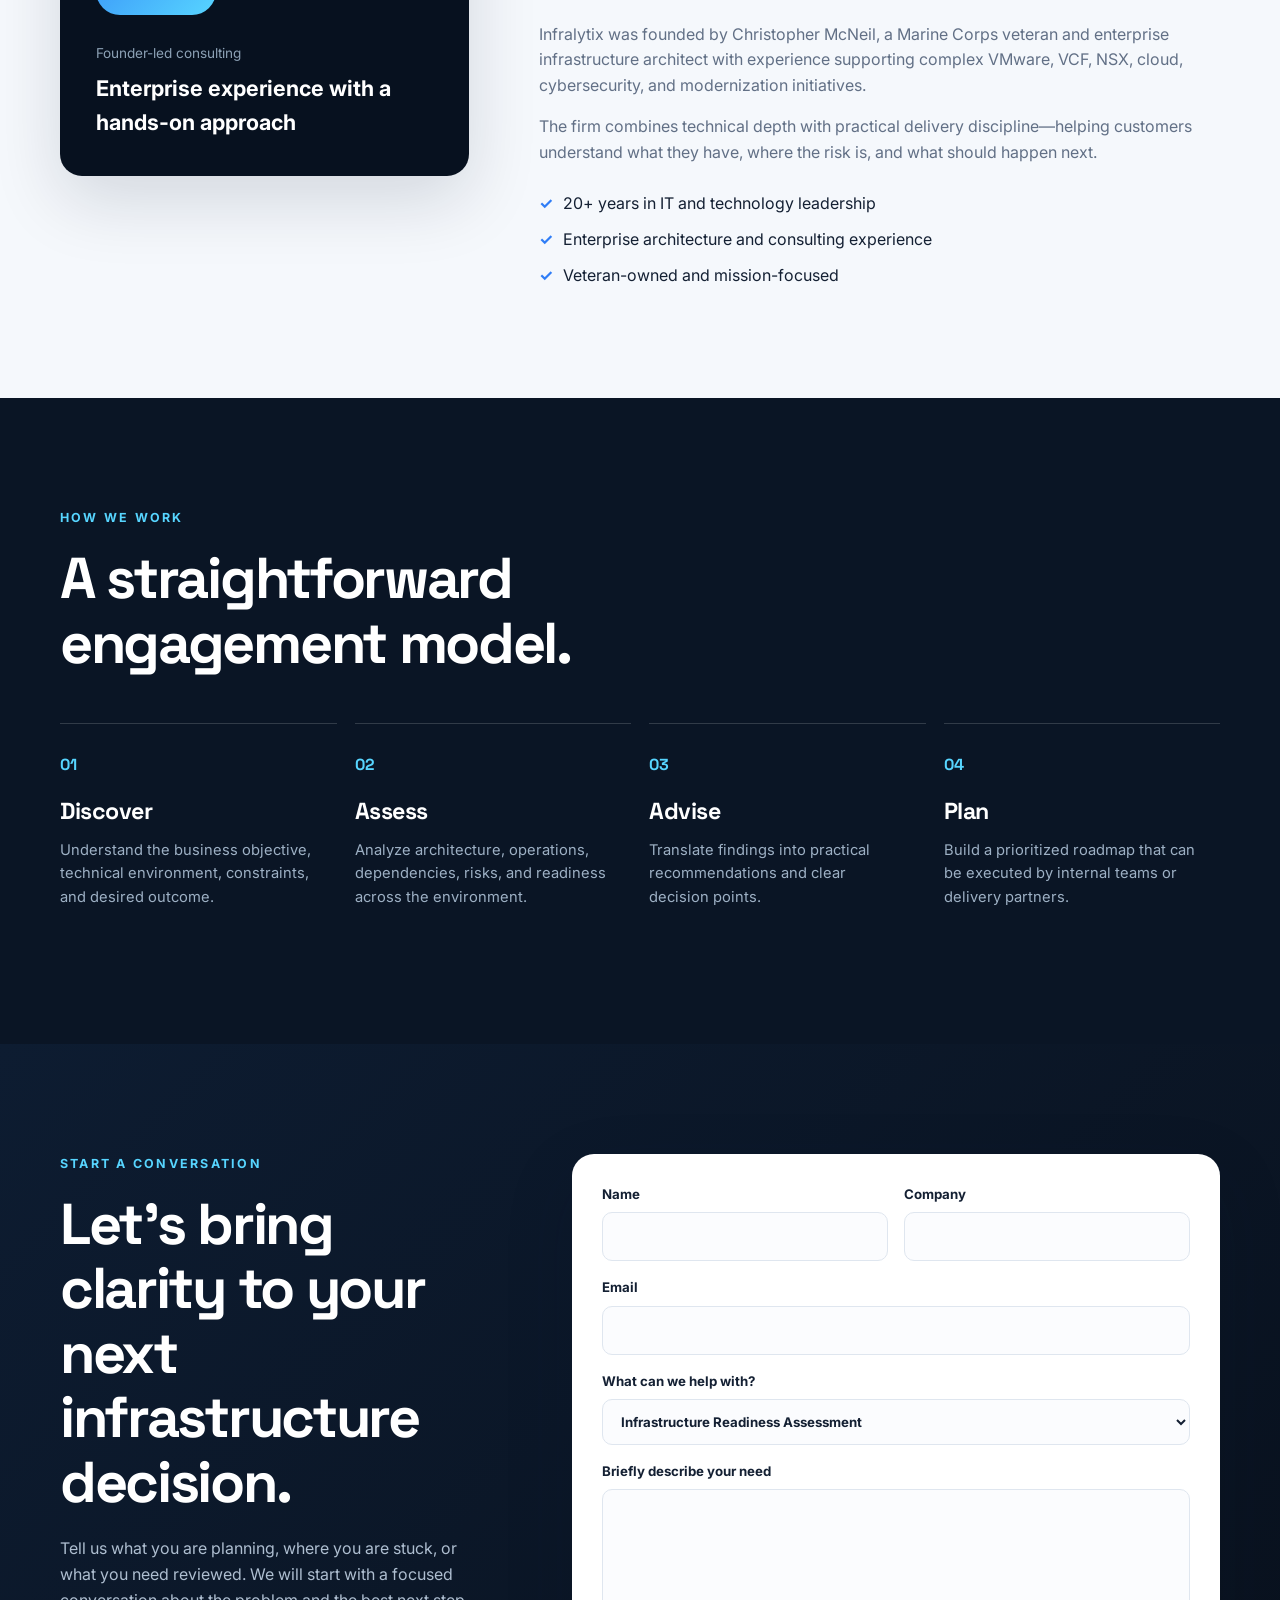
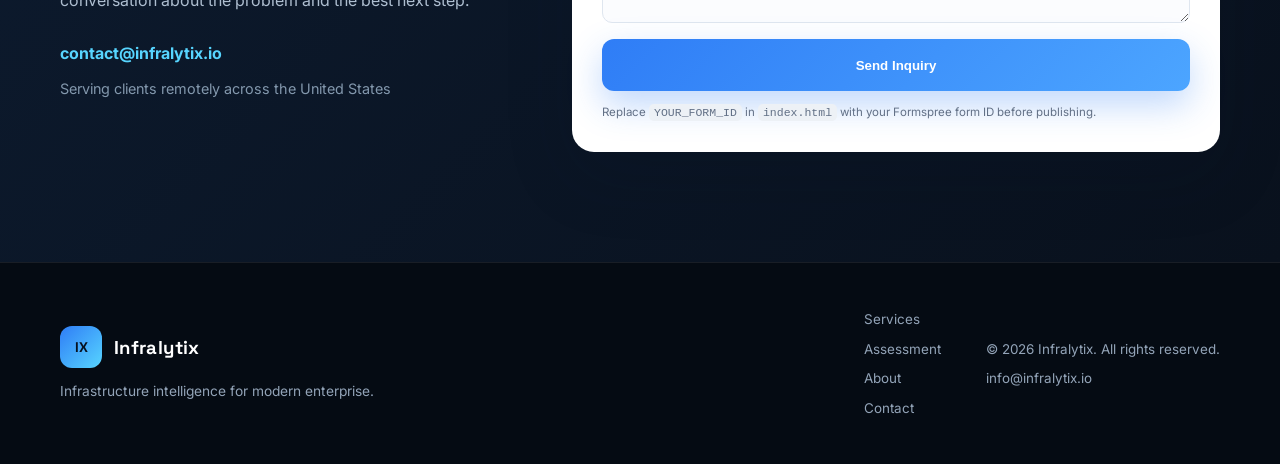
==== commit 9dcb4afa: "Update index.html" ====
--- a/index.html
+++ b/index.html
@@ -220,7 +220,7 @@
           </div>
         </div>
 
-        <form class="contact-form reveal" action="https://formspree.io/f/YOUR_FORM_ID" method="POST">
+        <form class="contact-form reveal" action="https://formspree.io/f/mppazzkg" method="POST">
           <div class="form-row">
             <label>Name<input type="text" name="name" required /></label>
             <label>Company<input type="text" name="company" /></label>
@@ -256,7 +256,7 @@
       </div>
       <div class="footer-meta">
         <span>© <span id="year"></span> Infralytix. All rights reserved.</span>
-        <a href="mailto:contact@infralytix.io">contact@infralytix.io</a>
+        <a href="mailto:info@infralytix.io">info@infralytix.io</a>
       </div>
     </div>
   </footer>
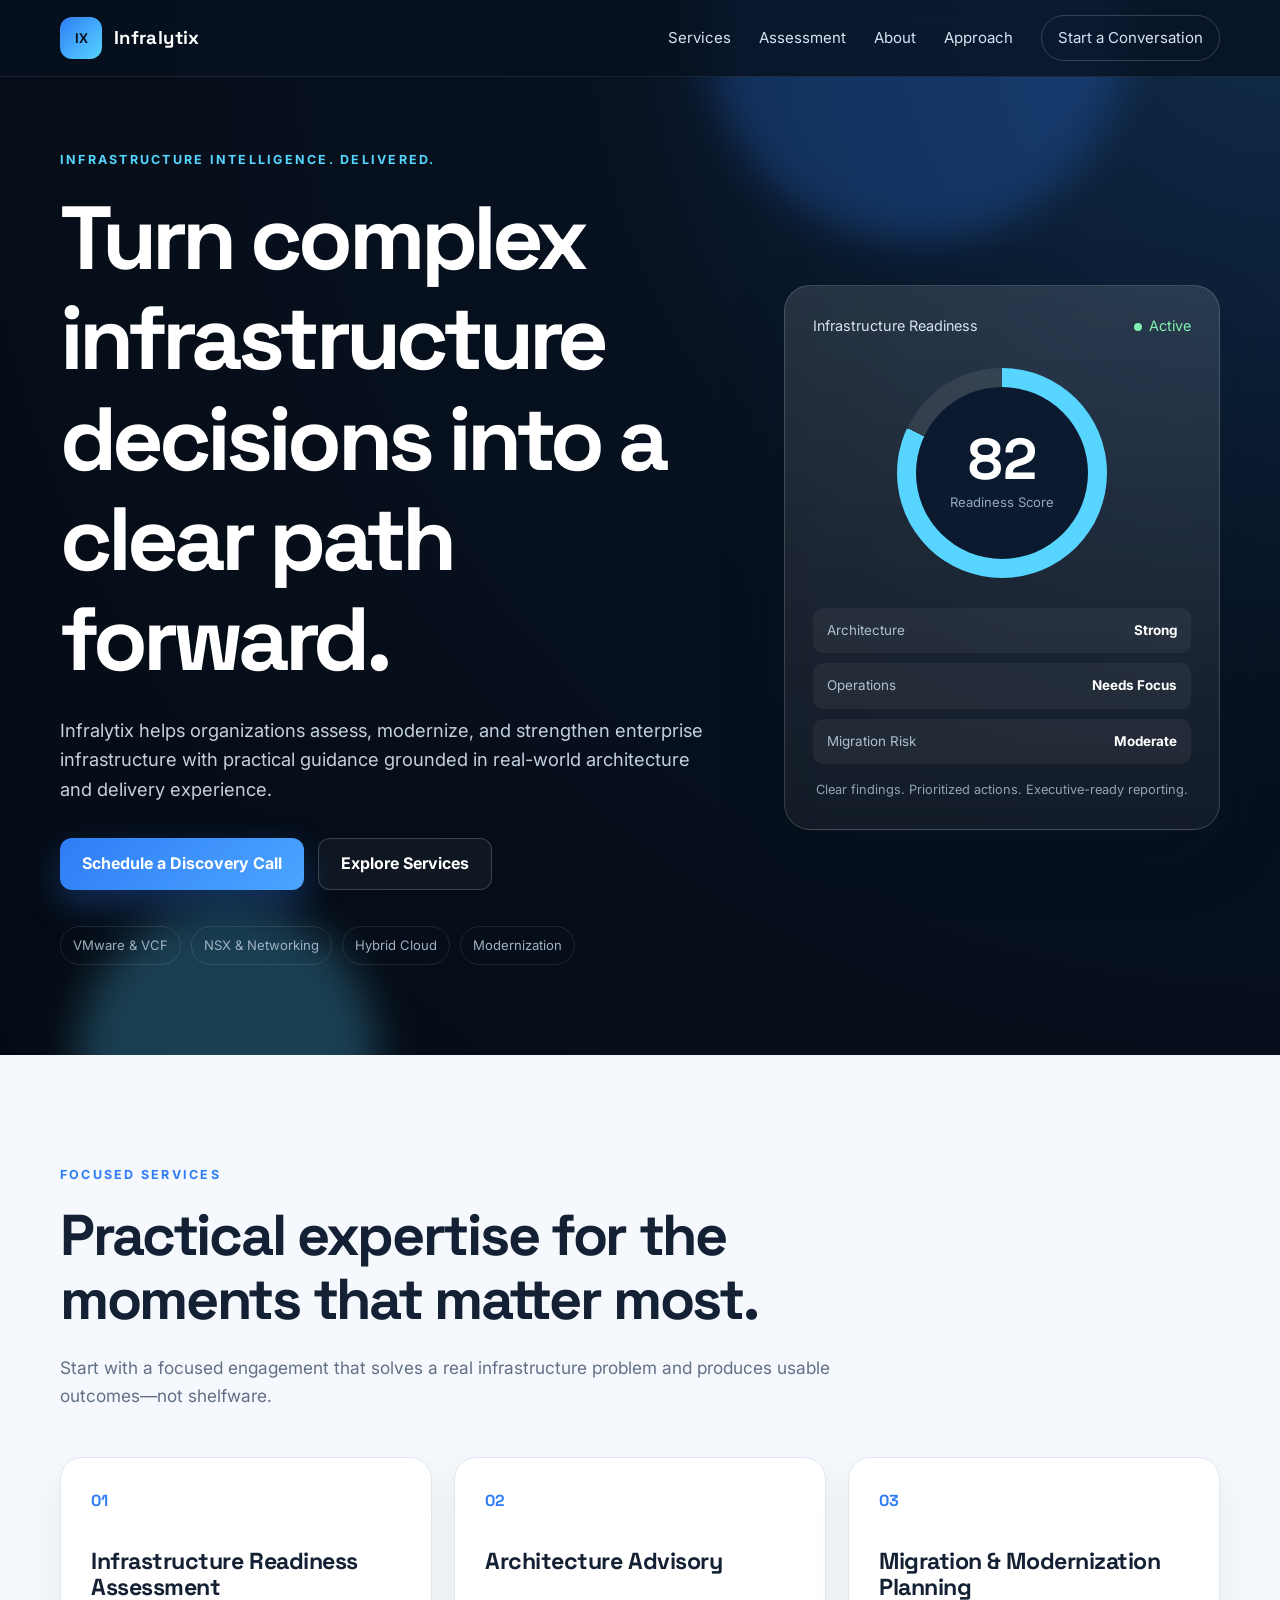
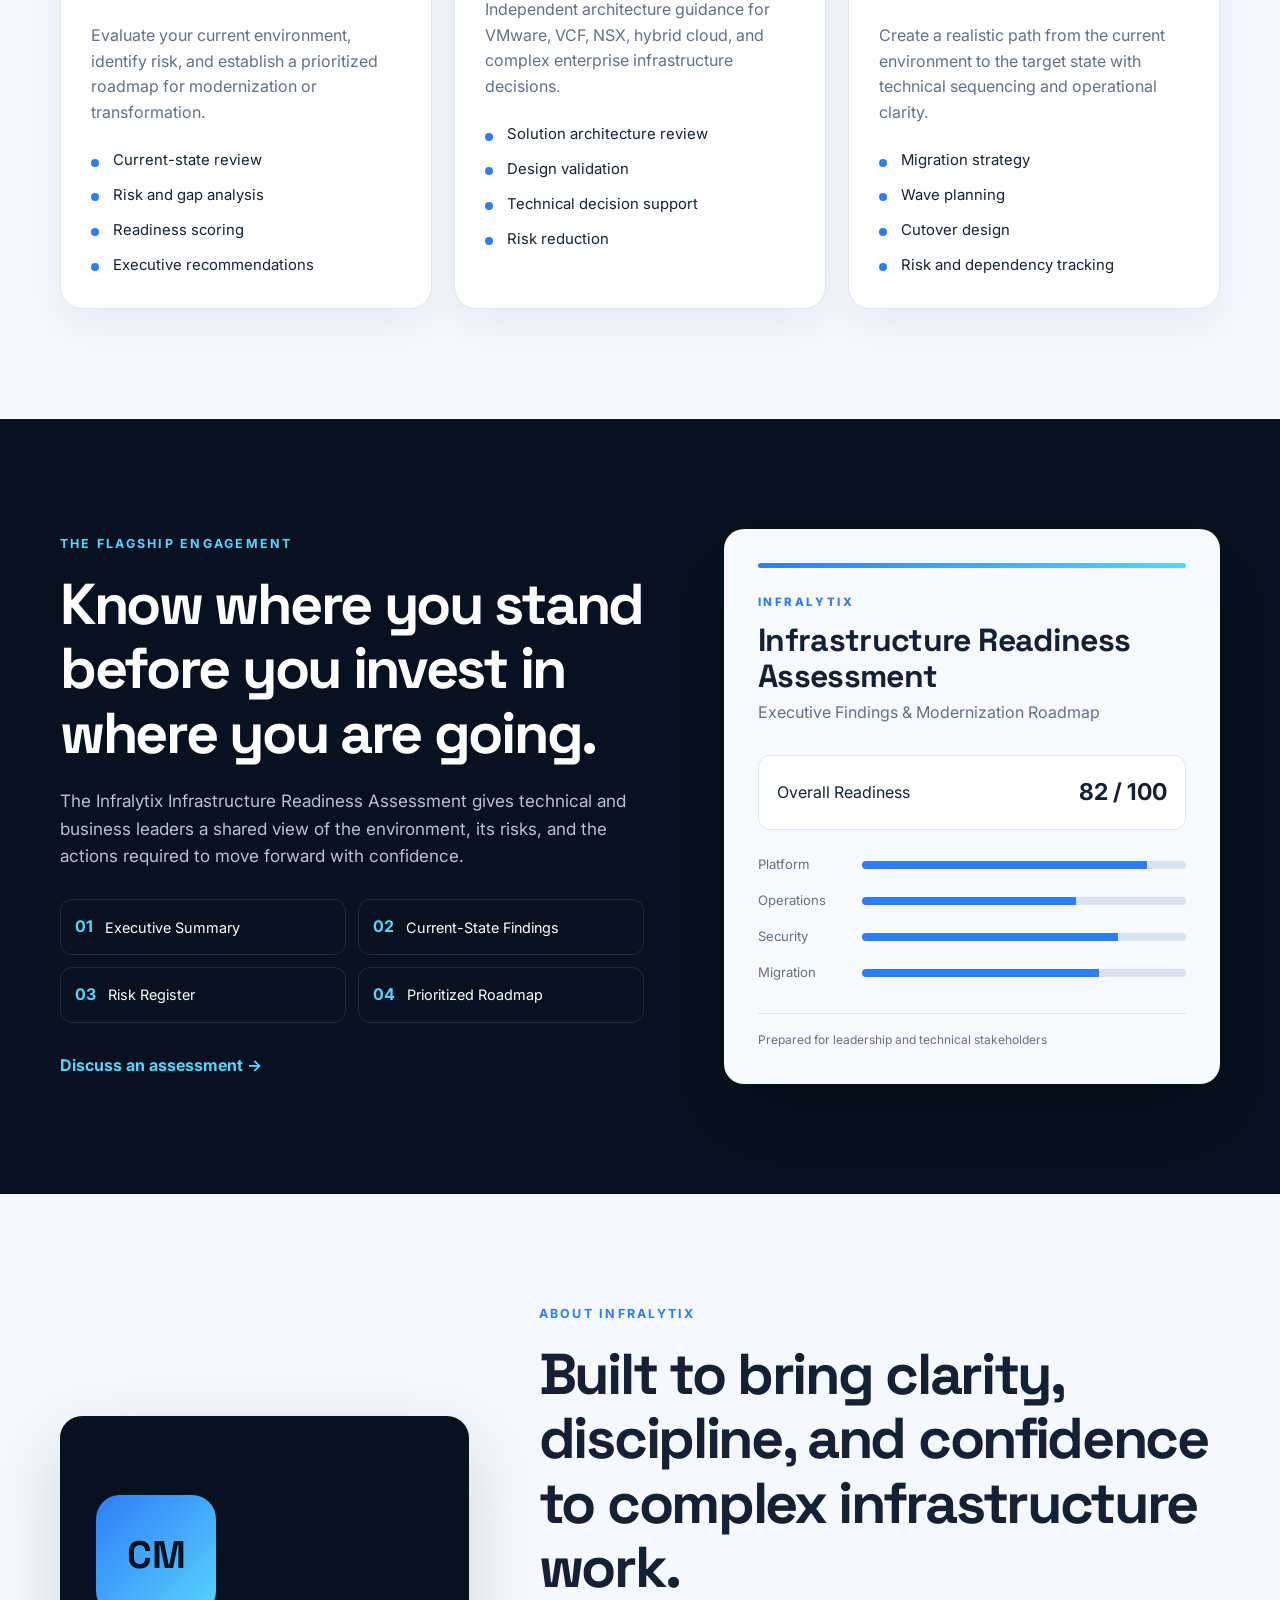
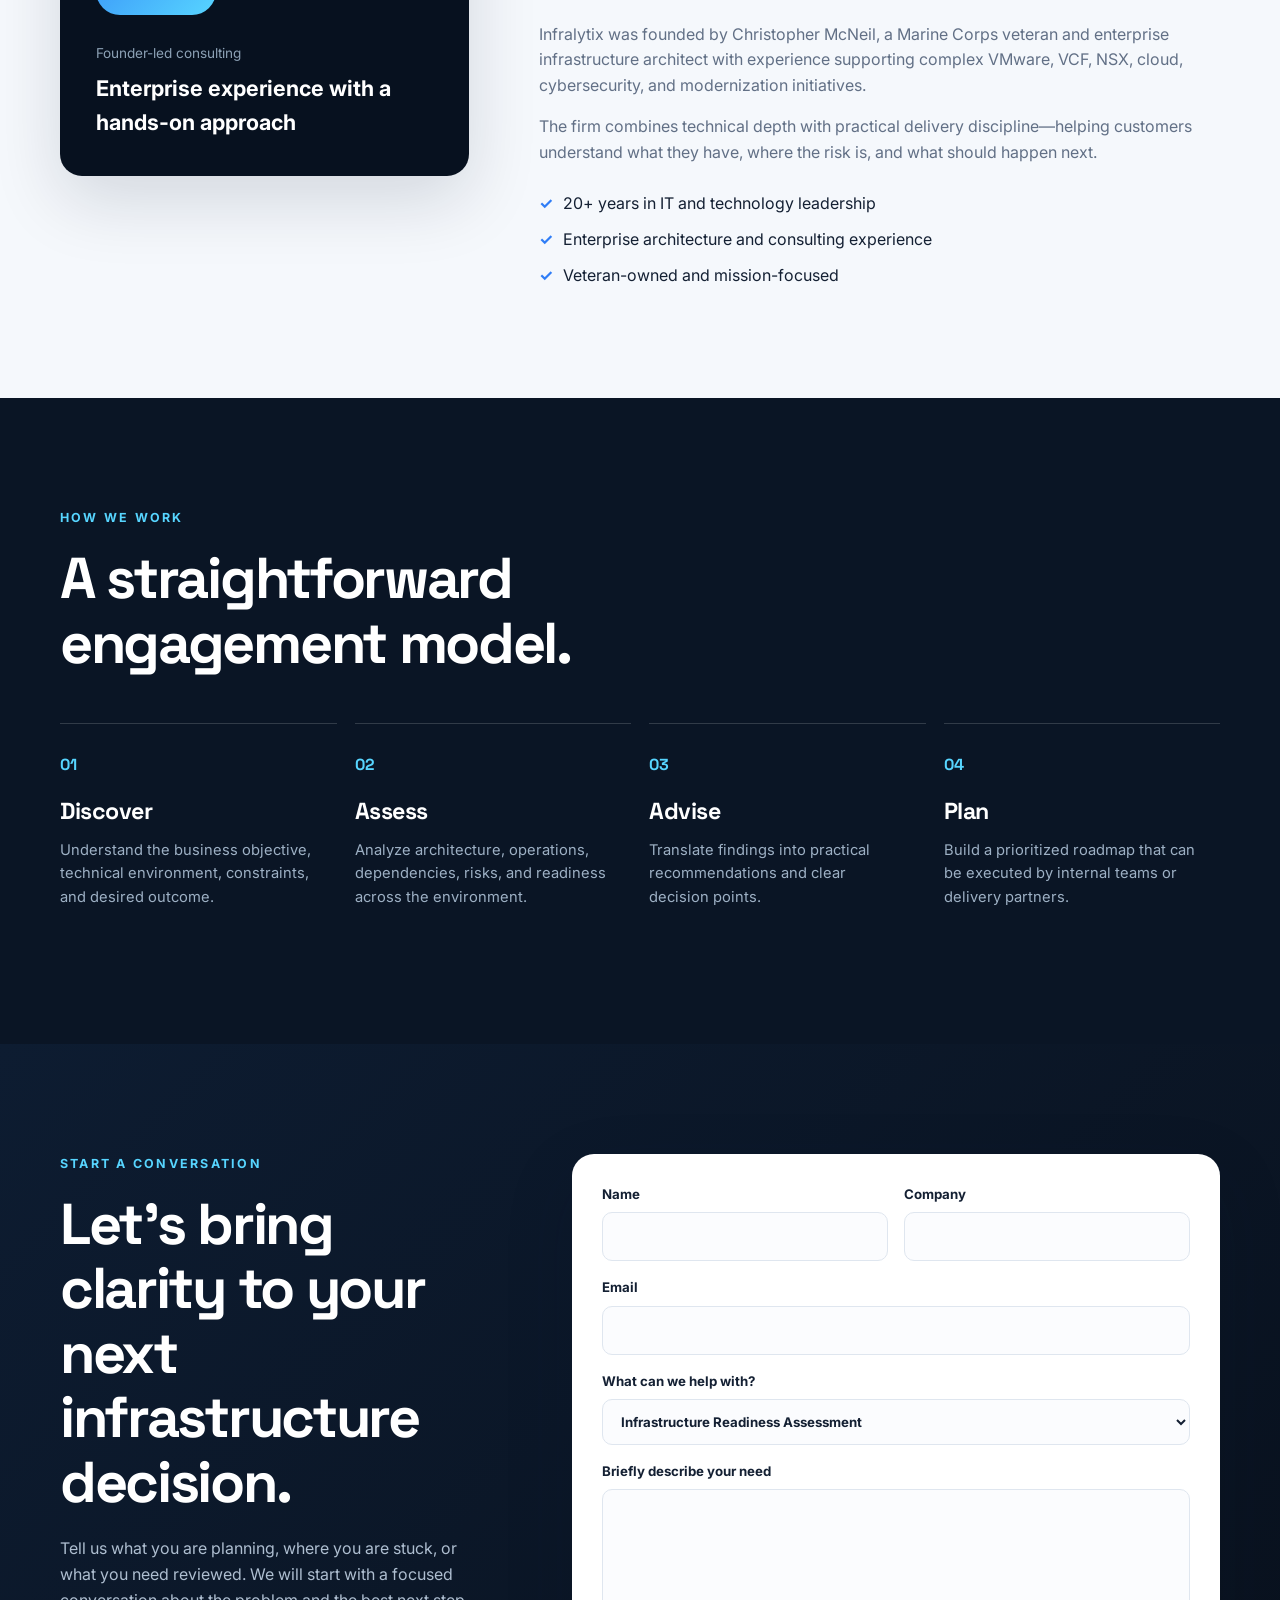
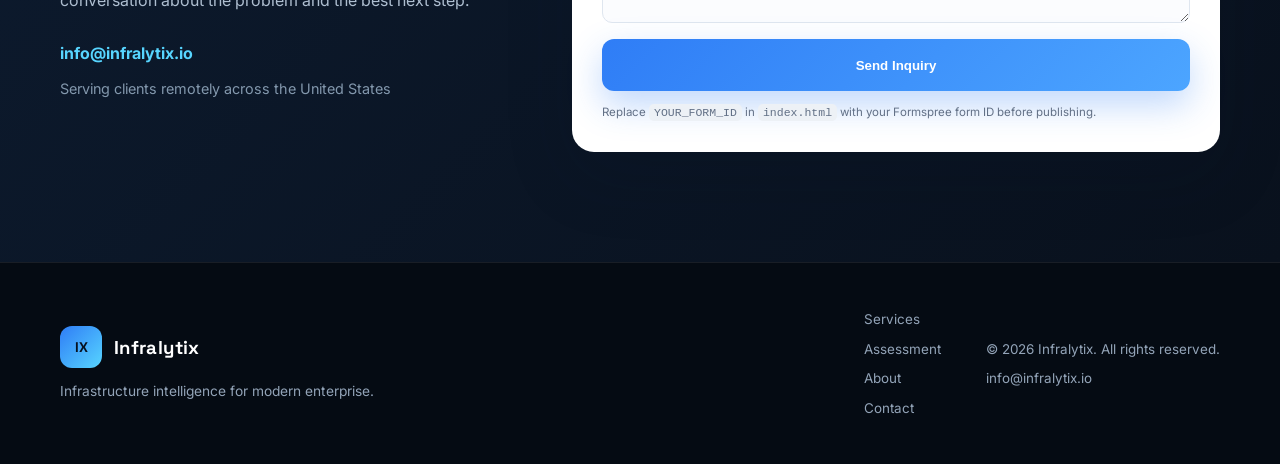
==== commit aabc9db8: "Update index.html" ====
--- a/index.html
+++ b/index.html
@@ -215,7 +215,7 @@
           <h2>Let’s bring clarity to your next infrastructure decision.</h2>
           <p>Tell us what you are planning, where you are stuck, or what you need reviewed. We will start with a focused conversation about the problem and the best next step.</p>
           <div class="contact-details">
-            <a href="mailto:contact@infralytix.io">contact@infralytix.io</a>
+            <a href="mailto:info@infralytix.io">info@infralytix.io</a>
             <span>Serving clients remotely across the United States</span>
           </div>
         </div>
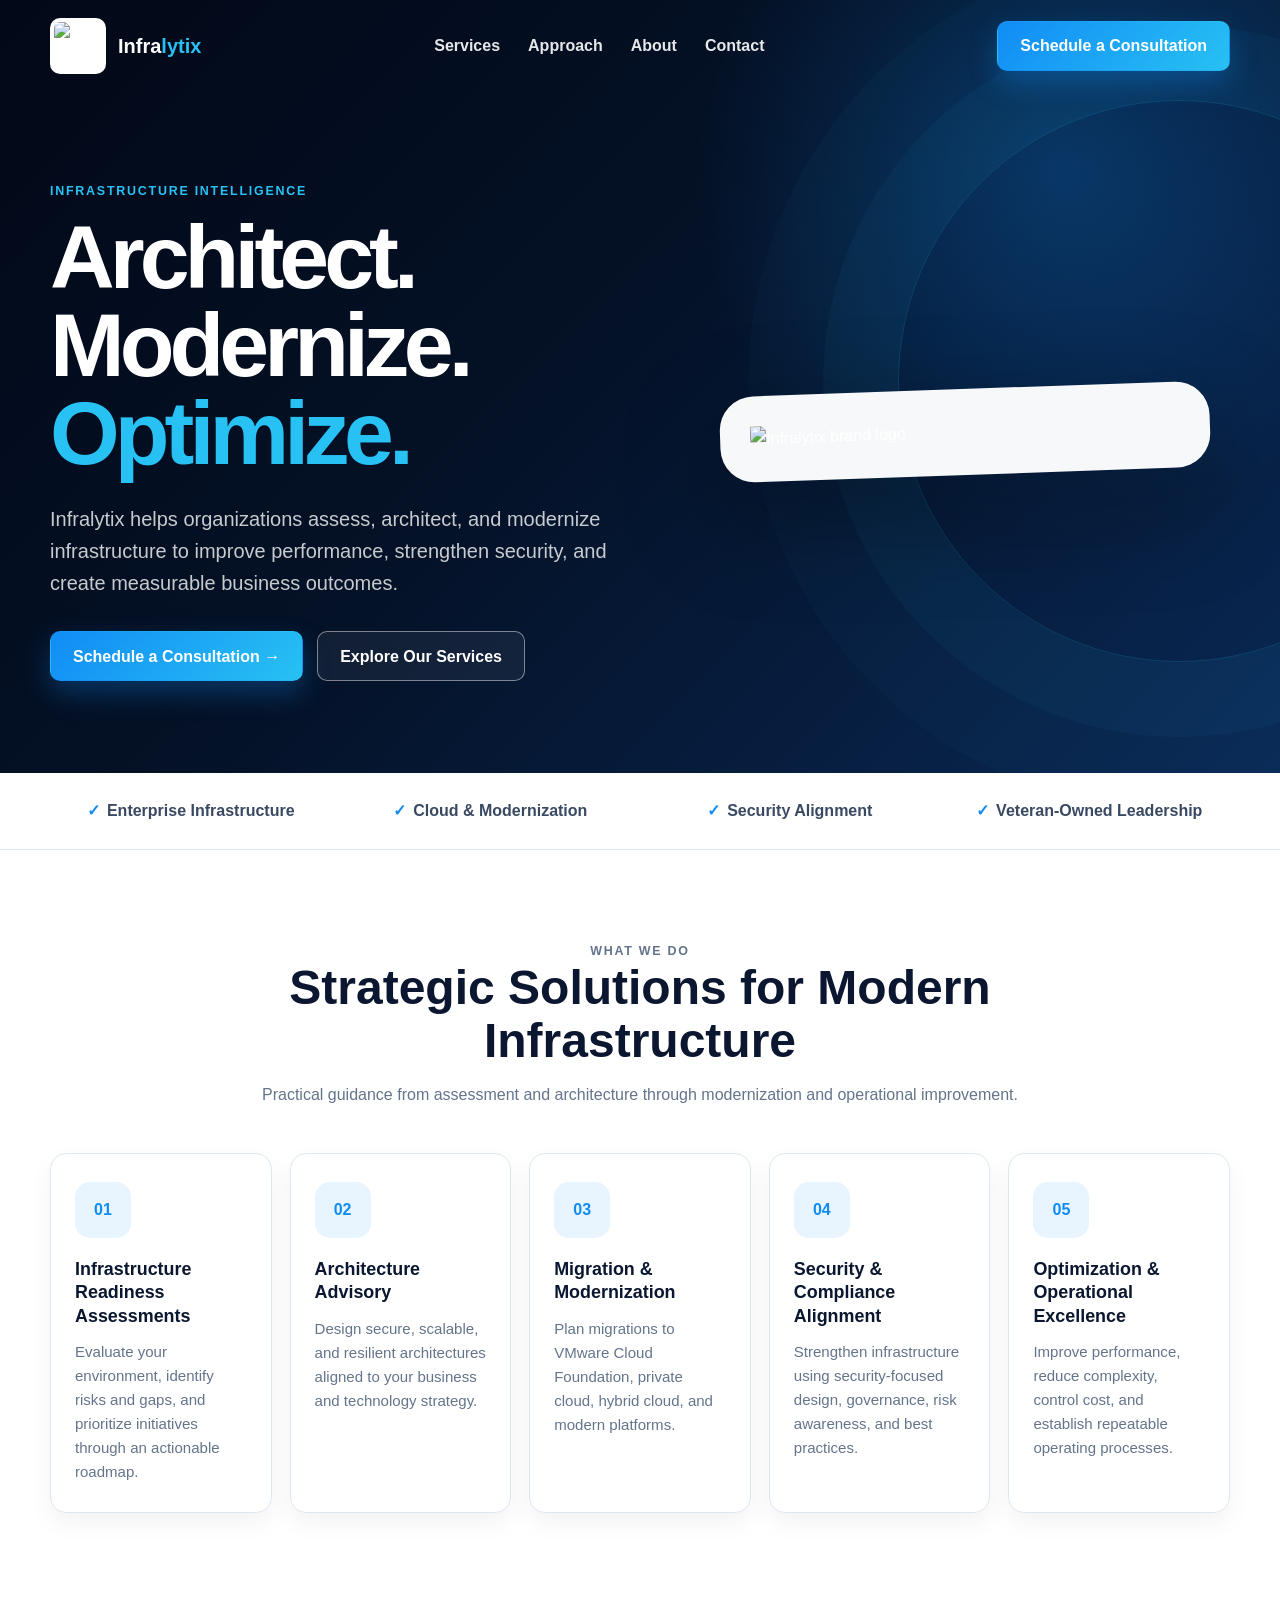
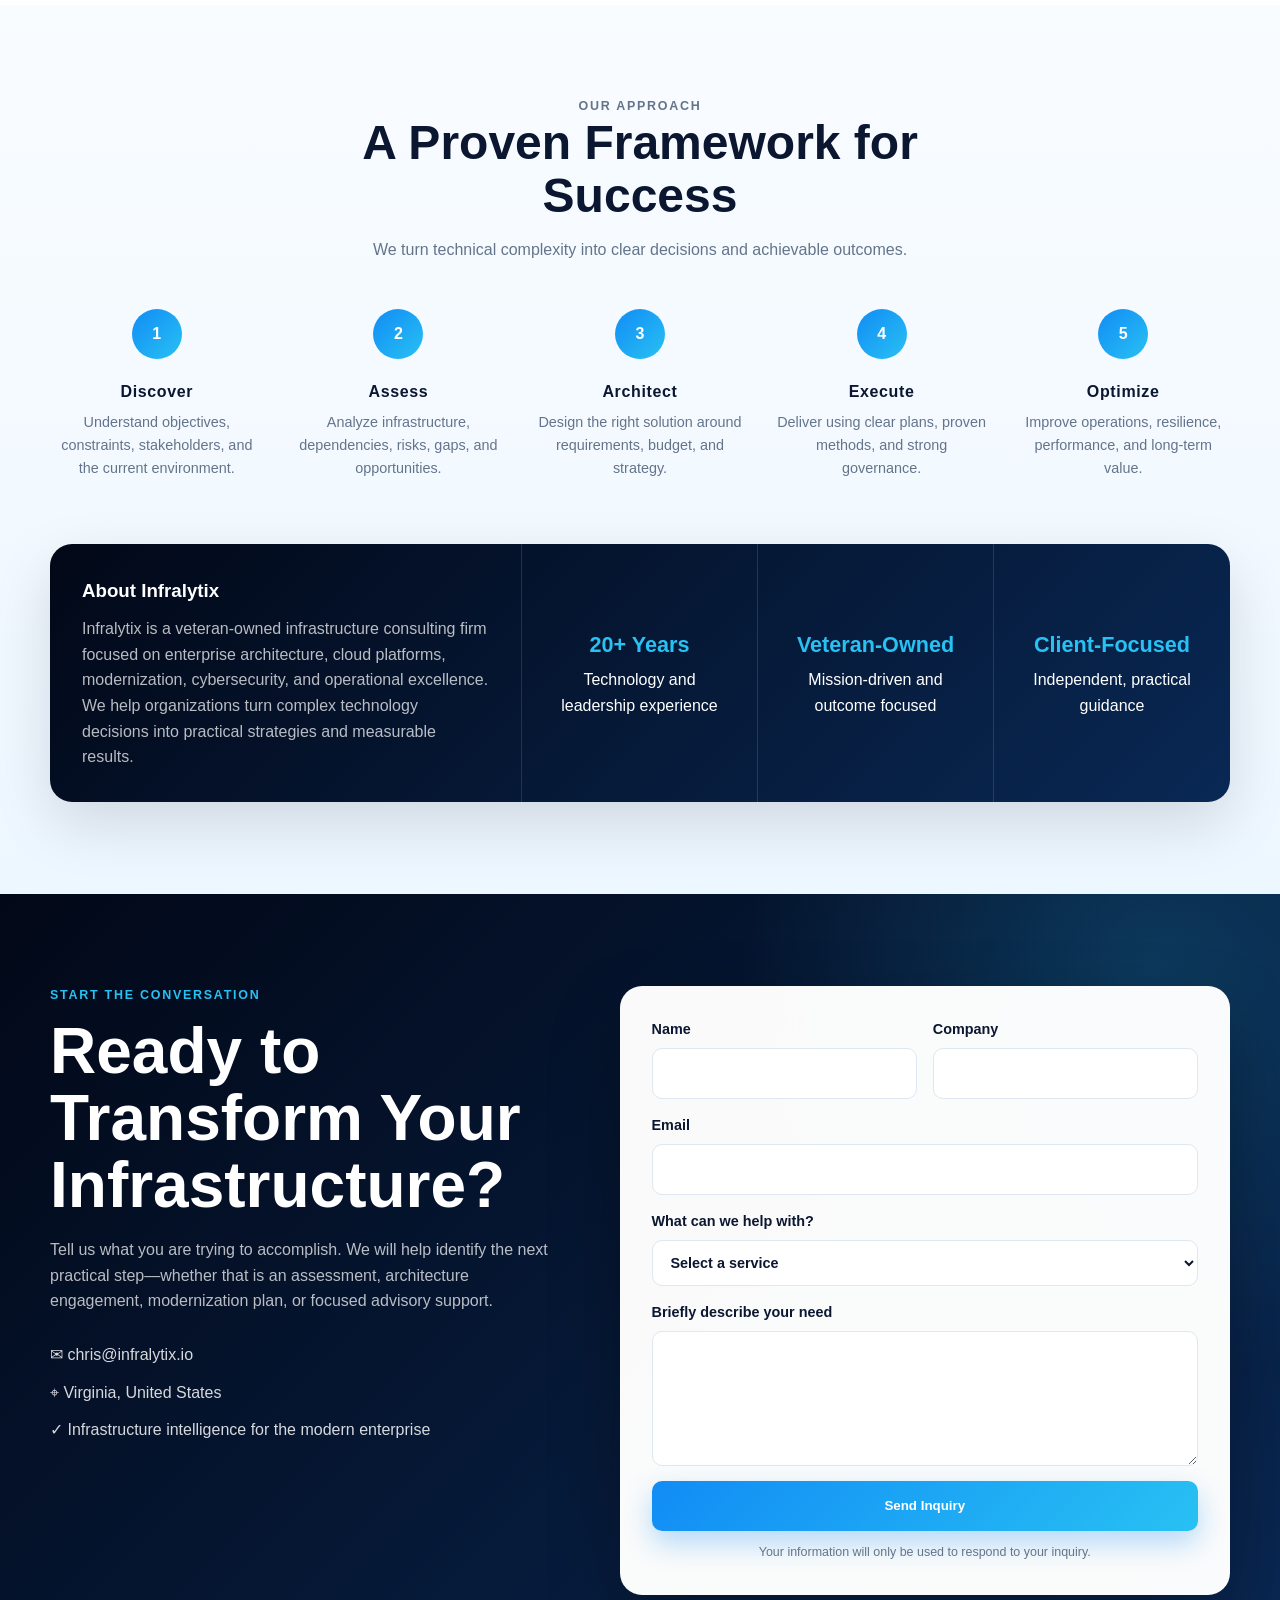
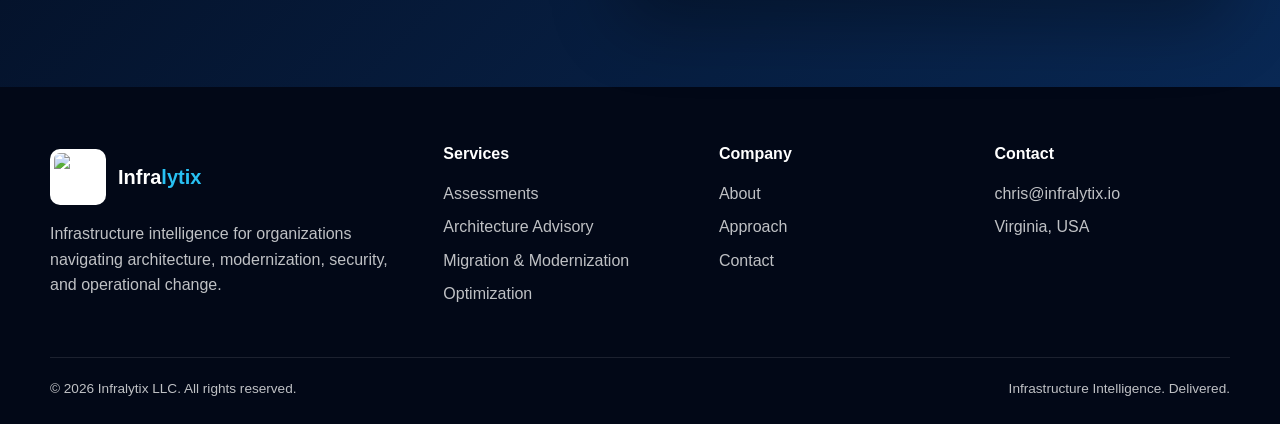
==== commit cb72c944: "Update index.html" ====
--- a/index.html
+++ b/index.html
@@ -1,266 +1,43 @@
 <!DOCTYPE html>
 <html lang="en">
 <head>
-  <meta charset="UTF-8" />
-  <meta name="viewport" content="width=device-width, initial-scale=1.0" />
-  <meta name="description" content="Infralytix provides infrastructure readiness assessments, architecture advisory, and modernization planning for VMware, VCF, NSX, and hybrid cloud environments." />
-  <meta name="keywords" content="Infralytix, VMware consultant, VCF consulting, NSX consulting, infrastructure assessment, hybrid cloud, modernization" />
-  <meta name="author" content="Infralytix" />
-  <meta property="og:title" content="Infralytix | Infrastructure Intelligence for Modern Enterprise" />
-  <meta property="og:description" content="Practical infrastructure assessments, architecture guidance, and modernization roadmaps for complex enterprise environments." />
-  <meta property="og:type" content="website" />
-  <meta property="og:url" content="https://infralytix.io" />
-  <link rel="icon" type="image/svg+xml" href="assets/favicon.svg" />
-  <link rel="preconnect" href="https://fonts.googleapis.com" />
-  <link rel="preconnect" href="https://fonts.gstatic.com" crossorigin />
-  <link href="https://fonts.googleapis.com/css2?family=Inter:wght@400;500;600;700;800&family=Space+Grotesk:wght@500;600;700&display=swap" rel="stylesheet" />
-  <link rel="stylesheet" href="styles.css" />
-  <title>Infralytix | Infrastructure Intelligence</title>
+<meta charset="UTF-8">
+<meta name="viewport" content="width=device-width,initial-scale=1">
+<meta name="description" content="Infralytix provides infrastructure assessments, architecture advisory, modernization planning, security alignment, and optimization services.">
+<title>Infralytix | Infrastructure Intelligence</title>
+<link rel="icon" href="assets/infralytix-logo.png">
+<style>
+:root{--navy:#041126;--navy2:#092854;--blue:#118cf5;--cyan:#28c1f3;--ink:#0b1730;--muted:#64748b;--line:#dfe7f1;--soft:#f5faff;--white:#fff;--shadow:0 22px 60px rgba(2,8,23,.13)}
+*{box-sizing:border-box}html{scroll-behavior:smooth}body{margin:0;font-family:Inter,Segoe UI,Arial,sans-serif;color:var(--ink);line-height:1.6;background:#fff}a{text-decoration:none;color:inherit}img{max-width:100%;display:block}.container{width:min(1180px,calc(100% - 36px));margin:auto}.eyebrow{margin:0 0 12px;color:var(--cyan);font-size:.78rem;font-weight:800;letter-spacing:.14em;text-transform:uppercase}.btn{display:inline-flex;align-items:center;justify-content:center;min-height:50px;padding:0 22px;border-radius:10px;font-weight:800;transition:.2s;border:1px solid transparent}.btn:hover{transform:translateY(-2px)}.primary{color:#fff;background:linear-gradient(135deg,var(--blue),var(--cyan));box-shadow:0 12px 28px rgba(17,140,245,.3)}.secondary{color:#fff;border-color:rgba(255,255,255,.45);background:rgba(255,255,255,.06)}
+header{position:absolute;z-index:10;left:0;right:0;top:0;padding:18px 0}.nav{display:flex;align-items:center;justify-content:space-between;gap:28px}.brand{display:flex;align-items:center;gap:12px;color:#fff;font-weight:850;font-size:1.25rem}.brand img{width:56px;height:56px;object-fit:contain;background:#fff;border-radius:10px;padding:4px}.brand strong{color:var(--cyan)}nav{display:flex;gap:28px;color:rgba(255,255,255,.9);font-weight:700}nav a:hover{color:var(--cyan)}.menu{display:none;background:none;border:0;color:#fff;font-size:1.8rem}
+.hero{min-height:760px;display:grid;align-items:center;position:relative;overflow:hidden;color:#fff;background:radial-gradient(circle at 83% 22%,rgba(17,140,245,.27),transparent 30%),linear-gradient(135deg,#020817,var(--navy) 45%,var(--navy2))}.hero:after{content:"";position:absolute;width:560px;height:560px;right:-180px;top:100px;border-radius:50%;border:1px solid rgba(40,193,243,.18);box-shadow:0 0 0 75px rgba(40,193,243,.04),0 0 0 150px rgba(40,193,243,.025)}.hero-grid{position:relative;z-index:2;display:grid;grid-template-columns:1.05fr .95fr;gap:64px;align-items:center;padding-top:90px}.hero h1{margin:0 0 26px;font-size:clamp(3.3rem,7vw,6.4rem);line-height:.98;letter-spacing:-.055em}.hero h1 span{color:var(--cyan)}.hero-copy>p:not(.eyebrow){max-width:650px;margin:0 0 32px;color:rgba(255,255,255,.78);font-size:clamp(1.05rem,2vw,1.25rem)}.actions{display:flex;gap:14px;flex-wrap:wrap}.logo-card{width:min(100%,490px);margin:auto;padding:30px;border-radius:34px;background:rgba(255,255,255,.97);box-shadow:0 35px 100px rgba(0,0,0,.34);transform:rotate(-2deg)}
+.trust{border-bottom:1px solid var(--line)}.trust-grid{display:grid;grid-template-columns:repeat(4,1fr);gap:18px;padding:25px 0}.trust-grid div{text-align:center;font-weight:800;color:#3a4962}.trust-grid span{color:var(--blue);margin-right:7px}
+section{padding:92px 0}.heading{max-width:760px;margin:0 auto 46px;text-align:center}.heading h2{margin:0 0 14px;font-size:clamp(2rem,4vw,3rem);line-height:1.1}.heading p{margin:0;color:var(--muted)}.services{display:grid;grid-template-columns:repeat(5,1fr);gap:18px}.card{padding:28px 24px;border:1px solid var(--line);border-radius:16px;background:#fff;box-shadow:0 10px 25px rgba(15,23,42,.05);transition:.22s}.card:hover{transform:translateY(-7px);box-shadow:var(--shadow);border-color:rgba(17,140,245,.35)}.icon{width:56px;height:56px;display:grid;place-items:center;margin-bottom:20px;border-radius:15px;color:var(--blue);background:#e8f5ff;font-weight:900}.card h3{margin:0 0 12px;font-size:1.12rem;line-height:1.3}.card p{margin:0;color:var(--muted);font-size:.94rem}
+.approach{background:linear-gradient(#f9fcff,#edf7ff)}.steps{display:grid;grid-template-columns:repeat(5,1fr);gap:28px}.step{text-align:center}.num{width:50px;height:50px;display:grid;place-items:center;margin:0 auto 20px;border-radius:50%;color:#fff;background:linear-gradient(135deg,var(--blue),var(--cyan));font-weight:900}.step h3{margin:0 0 7px;font-size:1rem;letter-spacing:.04em}.step p{margin:0;color:var(--muted);font-size:.9rem}.about{display:grid;grid-template-columns:1.4fr repeat(3,.7fr);margin-top:64px;overflow:hidden;border-radius:22px;color:#fff;background:linear-gradient(135deg,#020817,var(--navy2));box-shadow:var(--shadow)}.about>div{padding:32px;border-right:1px solid rgba(255,255,255,.12)}.about>div:last-child{border:0}.about h3{margin:0 0 10px}.about p{margin:0;color:rgba(255,255,255,.72)}.stat{text-align:center;display:grid;place-items:center}.stat strong{display:block;color:var(--cyan);font-size:1.35rem;margin-bottom:5px}
+.contact{color:#fff;background:radial-gradient(circle at 90% 10%,rgba(40,193,243,.18),transparent 30%),linear-gradient(135deg,#020817,var(--navy2))}.contact-grid{display:grid;grid-template-columns:.9fr 1.1fr;gap:70px}.contact h2{margin:0 0 18px;font-size:clamp(2.5rem,5vw,4rem);line-height:1.05}.contact-copy>p:not(.eyebrow){color:rgba(255,255,255,.72)}.contact-list{display:grid;gap:12px;margin-top:28px;color:rgba(255,255,255,.84)}form{padding:32px;border-radius:22px;background:rgba(255,255,255,.98);box-shadow:0 30px 70px rgba(0,0,0,.3)}.row{display:grid;grid-template-columns:1fr 1fr;gap:16px}label{display:grid;gap:7px;margin-bottom:15px;color:var(--ink);font-size:.9rem;font-weight:800}input,select,textarea{width:100%;padding:13px 14px;border:1px solid var(--line);border-radius:10px;background:#fff;color:var(--ink);font:inherit}textarea{min-height:135px;resize:vertical}form .btn{width:100%;border:0}.note{margin:12px 0 0;text-align:center;color:var(--muted);font-size:.78rem}
+footer{padding:54px 0 24px;color:rgba(255,255,255,.75);background:#020817}.footer-grid{display:grid;grid-template-columns:1.2fr repeat(3,.8fr);gap:40px}footer h4{margin:0 0 14px;color:#fff}footer a{display:block;margin:8px 0}.copy{display:flex;justify-content:space-between;gap:20px;margin-top:42px;padding-top:20px;border-top:1px solid rgba(255,255,255,.1);font-size:.85rem}
+@media(max-width:1050px){nav{display:none;position:absolute;top:82px;left:18px;right:18px;padding:22px;border-radius:16px;background:rgba(2,8,23,.97);box-shadow:var(--shadow)}nav.open{display:grid}.menu{display:block}.nav>.btn{display:none}.hero-grid,.contact-grid{grid-template-columns:1fr}.hero{padding:130px 0 70px}.hero-grid{padding-top:0}.services{grid-template-columns:repeat(2,1fr)}.steps{grid-template-columns:repeat(2,1fr)}.about{grid-template-columns:1fr 1fr}.about>div:first-child{grid-column:1/-1}.footer-grid{grid-template-columns:1fr 1fr}}
+@media(max-width:680px){.hero h1{font-size:clamp(3rem,17vw,4.7rem)}.actions,.actions .btn{width:100%}.trust-grid,.services,.steps,.about,.footer-grid,.row{grid-template-columns:1fr}.about>div{border-right:0;border-bottom:1px solid rgba(255,255,255,.12)}form{padding:22px}.copy{flex-direction:column}}
+</style>
 </head>
 <body>
-  <header class="site-header" id="top">
-    <div class="container nav-wrap">
-      <a class="brand" href="#top" aria-label="Infralytix home">
-        <span class="brand-mark">IX</span>
-        <span class="brand-name">Infralytix</span>
-      </a>
-      <button class="menu-toggle" aria-label="Open navigation" aria-expanded="false">☰</button>
-      <nav class="nav-links" aria-label="Primary navigation">
-        <a href="#services">Services</a>
-        <a href="#assessment">Assessment</a>
-        <a href="#about">About</a>
-        <a href="#approach">Approach</a>
-        <a class="nav-cta" href="#contact">Start a Conversation</a>
-      </nav>
-    </div>
-  </header>
-
-  <main>
-    <section class="hero">
-      <div class="hero-glow hero-glow-one"></div>
-      <div class="hero-glow hero-glow-two"></div>
-      <div class="container hero-grid">
-        <div class="hero-copy reveal">
-          <div class="eyebrow">Infrastructure Intelligence. Delivered.</div>
-          <h1>Turn complex infrastructure decisions into a clear path forward.</h1>
-          <p class="hero-lead">
-            Infralytix helps organizations assess, modernize, and strengthen enterprise infrastructure with practical guidance grounded in real-world architecture and delivery experience.
-          </p>
-          <div class="hero-actions">
-            <a class="btn btn-primary" href="#contact">Schedule a Discovery Call</a>
-            <a class="btn btn-secondary" href="#services">Explore Services</a>
-          </div>
-          <div class="hero-proof">
-            <span>VMware &amp; VCF</span>
-            <span>NSX &amp; Networking</span>
-            <span>Hybrid Cloud</span>
-            <span>Modernization</span>
-          </div>
-        </div>
-
-        <div class="hero-panel reveal">
-          <div class="signal-card">
-            <div class="signal-header">
-              <span>Infrastructure Readiness</span>
-              <span class="status-dot">Active</span>
-            </div>
-            <div class="score-ring">
-              <div class="score-inner">
-                <strong>82</strong>
-                <span>Readiness Score</span>
-              </div>
-            </div>
-            <div class="mini-metrics">
-              <div><span>Architecture</span><strong>Strong</strong></div>
-              <div><span>Operations</span><strong>Needs Focus</strong></div>
-              <div><span>Migration Risk</span><strong>Moderate</strong></div>
-            </div>
-            <div class="signal-note">Clear findings. Prioritized actions. Executive-ready reporting.</div>
-          </div>
-        </div>
-      </div>
-    </section>
-
-    <section class="section section-light" id="services">
-      <div class="container">
-        <div class="section-heading reveal">
-          <div class="eyebrow dark">Focused Services</div>
-          <h2>Practical expertise for the moments that matter most.</h2>
-          <p>Start with a focused engagement that solves a real infrastructure problem and produces usable outcomes—not shelfware.</p>
-        </div>
-
-        <div class="service-grid">
-          <article class="service-card reveal">
-            <div class="service-number">01</div>
-            <h3>Infrastructure Readiness Assessment</h3>
-            <p>Evaluate your current environment, identify risk, and establish a prioritized roadmap for modernization or transformation.</p>
-            <ul>
-              <li>Current-state review</li>
-              <li>Risk and gap analysis</li>
-              <li>Readiness scoring</li>
-              <li>Executive recommendations</li>
-            </ul>
-          </article>
-
-          <article class="service-card reveal">
-            <div class="service-number">02</div>
-            <h3>Architecture Advisory</h3>
-            <p>Independent architecture guidance for VMware, VCF, NSX, hybrid cloud, and complex enterprise infrastructure decisions.</p>
-            <ul>
-              <li>Solution architecture review</li>
-              <li>Design validation</li>
-              <li>Technical decision support</li>
-              <li>Risk reduction</li>
-            </ul>
-          </article>
-
-          <article class="service-card reveal">
-            <div class="service-number">03</div>
-            <h3>Migration &amp; Modernization Planning</h3>
-            <p>Create a realistic path from the current environment to the target state with technical sequencing and operational clarity.</p>
-            <ul>
-              <li>Migration strategy</li>
-              <li>Wave planning</li>
-              <li>Cutover design</li>
-              <li>Risk and dependency tracking</li>
-            </ul>
-          </article>
-        </div>
-      </div>
-    </section>
-
-    <section class="section assessment" id="assessment">
-      <div class="container assessment-grid">
-        <div class="assessment-copy reveal">
-          <div class="eyebrow">The Flagship Engagement</div>
-          <h2>Know where you stand before you invest in where you are going.</h2>
-          <p>
-            The Infralytix Infrastructure Readiness Assessment gives technical and business leaders a shared view of the environment, its risks, and the actions required to move forward with confidence.
-          </p>
-          <div class="deliverables">
-            <div><span>01</span><p>Executive Summary</p></div>
-            <div><span>02</span><p>Current-State Findings</p></div>
-            <div><span>03</span><p>Risk Register</p></div>
-            <div><span>04</span><p>Prioritized Roadmap</p></div>
-          </div>
-          <a class="text-link" href="#contact">Discuss an assessment →</a>
-        </div>
-
-        <div class="assessment-card reveal">
-          <div class="report-topline"></div>
-          <div class="report-brand">INFRALYTIX</div>
-          <h3>Infrastructure Readiness Assessment</h3>
-          <p class="report-subtitle">Executive Findings &amp; Modernization Roadmap</p>
-          <div class="report-score">
-            <span>Overall Readiness</span>
-            <strong>82 / 100</strong>
-          </div>
-          <div class="report-bars">
-            <div><span>Platform</span><i style="--value:88%"></i></div>
-            <div><span>Operations</span><i style="--value:66%"></i></div>
-            <div><span>Security</span><i style="--value:79%"></i></div>
-            <div><span>Migration</span><i style="--value:73%"></i></div>
-          </div>
-          <div class="report-footer">Prepared for leadership and technical stakeholders</div>
-        </div>
-      </div>
-    </section>
-
-    <section class="section section-light" id="about">
-      <div class="container about-grid">
-        <div class="about-card reveal">
-          <div class="about-monogram">CM</div>
-          <div>
-            <span>Founder-led consulting</span>
-            <strong>Enterprise experience with a hands-on approach</strong>
-          </div>
-        </div>
-        <div class="about-copy reveal">
-          <div class="eyebrow dark">About Infralytix</div>
-          <h2>Built to bring clarity, discipline, and confidence to complex infrastructure work.</h2>
-          <p>
-            Infralytix was founded by Christopher McNeil, a Marine Corps veteran and enterprise infrastructure architect with experience supporting complex VMware, VCF, NSX, cloud, cybersecurity, and modernization initiatives.
-          </p>
-          <p>
-            The firm combines technical depth with practical delivery discipline—helping customers understand what they have, where the risk is, and what should happen next.
-          </p>
-          <div class="about-highlights">
-            <span>20+ years in IT and technology leadership</span>
-            <span>Enterprise architecture and consulting experience</span>
-            <span>Veteran-owned and mission-focused</span>
-          </div>
-        </div>
-      </div>
-    </section>
-
-    <section class="section approach" id="approach">
-      <div class="container">
-        <div class="section-heading reveal">
-          <div class="eyebrow">How We Work</div>
-          <h2>A straightforward engagement model.</h2>
-        </div>
-        <div class="steps">
-          <div class="step reveal"><span>01</span><h3>Discover</h3><p>Understand the business objective, technical environment, constraints, and desired outcome.</p></div>
-          <div class="step reveal"><span>02</span><h3>Assess</h3><p>Analyze architecture, operations, dependencies, risks, and readiness across the environment.</p></div>
-          <div class="step reveal"><span>03</span><h3>Advise</h3><p>Translate findings into practical recommendations and clear decision points.</p></div>
-          <div class="step reveal"><span>04</span><h3>Plan</h3><p>Build a prioritized roadmap that can be executed by internal teams or delivery partners.</p></div>
-        </div>
-      </div>
-    </section>
-
-    <section class="section contact" id="contact">
-      <div class="container contact-grid">
-        <div class="contact-copy reveal">
-          <div class="eyebrow">Start a Conversation</div>
-          <h2>Let’s bring clarity to your next infrastructure decision.</h2>
-          <p>Tell us what you are planning, where you are stuck, or what you need reviewed. We will start with a focused conversation about the problem and the best next step.</p>
-          <div class="contact-details">
-            <a href="mailto:info@infralytix.io">info@infralytix.io</a>
-            <span>Serving clients remotely across the United States</span>
-          </div>
-        </div>
-
-        <form class="contact-form reveal" action="https://formspree.io/f/mppazzkg" method="POST">
-          <div class="form-row">
-            <label>Name<input type="text" name="name" required /></label>
-            <label>Company<input type="text" name="company" /></label>
-          </div>
-          <label>Email<input type="email" name="email" required /></label>
-          <label>What can we help with?
-            <select name="service">
-              <option>Infrastructure Readiness Assessment</option>
-              <option>Architecture Advisory</option>
-              <option>Migration &amp; Modernization Planning</option>
-              <option>Other</option>
-            </select>
-          </label>
-          <label>Briefly describe your need<textarea name="message" rows="5" required></textarea></label>
-          <button class="btn btn-primary full" type="submit">Send Inquiry</button>
-          <p class="form-note">Replace <code>YOUR_FORM_ID</code> in <code>index.html</code> with your Formspree form ID before publishing.</p>
-        </form>
-      </div>
-    </section>
-  </main>
-
-  <footer class="footer">
-    <div class="container footer-grid">
-      <div>
-        <a class="brand footer-brand" href="#top"><span class="brand-mark">IX</span><span class="brand-name">Infralytix</span></a>
-        <p>Infrastructure intelligence for modern enterprise.</p>
-      </div>
-      <div class="footer-links">
-        <a href="#services">Services</a>
-        <a href="#assessment">Assessment</a>
-        <a href="#about">About</a>
-        <a href="#contact">Contact</a>
-      </div>
-      <div class="footer-meta">
-        <span>© <span id="year"></span> Infralytix. All rights reserved.</span>
-        <a href="mailto:info@infralytix.io">info@infralytix.io</a>
-      </div>
-    </div>
-  </footer>
-
-  <script src="script.js"></script>
+<header><div class="container nav"><a class="brand" href="#top"><img src="assets/infralytix-logo.png" alt="Infralytix logo"><span>Infra<strong>lytix</strong></span></a><button class="menu" aria-label="Toggle menu">☰</button><nav><a href="#services">Services</a><a href="#approach">Approach</a><a href="#about">About</a><a href="#contact">Contact</a></nav><a class="btn primary" href="#contact">Schedule a Consultation</a></div></header>
+<main id="top">
+<section class="hero"><div class="container hero-grid"><div class="hero-copy"><p class="eyebrow">Infrastructure Intelligence</p><h1>Architect.<br>Modernize.<br><span>Optimize.</span></h1><p>Infralytix helps organizations assess, architect, and modernize infrastructure to improve performance, strengthen security, and create measurable business outcomes.</p><div class="actions"><a class="btn primary" href="#contact">Schedule a Consultation →</a><a class="btn secondary" href="#services">Explore Our Services</a></div></div><div class="logo-card"><img src="assets/infralytix-logo.png" alt="Infralytix brand logo"></div></div></section>
+<div class="trust"><div class="container trust-grid"><div><span>✓</span>Enterprise Infrastructure</div><div><span>✓</span>Cloud & Modernization</div><div><span>✓</span>Security Alignment</div><div><span>✓</span>Veteran-Owned Leadership</div></div></div>
+<section id="services"><div class="container"><div class="heading"><p class="eyebrow">What We Do</p><h2>Strategic Solutions for Modern Infrastructure</h2><p>Practical guidance from assessment and architecture through modernization and operational improvement.</p></div><div class="services">
+<article class="card"><div class="icon">01</div><h3>Infrastructure Readiness Assessments</h3><p>Evaluate your environment, identify risks and gaps, and prioritize initiatives through an actionable roadmap.</p></article>
+<article class="card"><div class="icon">02</div><h3>Architecture Advisory</h3><p>Design secure, scalable, and resilient architectures aligned to your business and technology strategy.</p></article>
+<article class="card"><div class="icon">03</div><h3>Migration & Modernization</h3><p>Plan migrations to VMware Cloud Foundation, private cloud, hybrid cloud, and modern platforms.</p></article>
+<article class="card"><div class="icon">04</div><h3>Security & Compliance Alignment</h3><p>Strengthen infrastructure using security-focused design, governance, risk awareness, and best practices.</p></article>
+<article class="card"><div class="icon">05</div><h3>Optimization & Operational Excellence</h3><p>Improve performance, reduce complexity, control cost, and establish repeatable operating processes.</p></article>
+</div></div></section>
+<section class="approach" id="approach"><div class="container"><div class="heading"><p class="eyebrow">Our Approach</p><h2>A Proven Framework for Success</h2><p>We turn technical complexity into clear decisions and achievable outcomes.</p></div><div class="steps"><div class="step"><div class="num">1</div><h3>Discover</h3><p>Understand objectives, constraints, stakeholders, and the current environment.</p></div><div class="step"><div class="num">2</div><h3>Assess</h3><p>Analyze infrastructure, dependencies, risks, gaps, and opportunities.</p></div><div class="step"><div class="num">3</div><h3>Architect</h3><p>Design the right solution around requirements, budget, and strategy.</p></div><div class="step"><div class="num">4</div><h3>Execute</h3><p>Deliver using clear plans, proven methods, and strong governance.</p></div><div class="step"><div class="num">5</div><h3>Optimize</h3><p>Improve operations, resilience, performance, and long-term value.</p></div></div>
+<div class="about" id="about"><div><h3>About Infralytix</h3><p>Infralytix is a veteran-owned infrastructure consulting firm focused on enterprise architecture, cloud platforms, modernization, cybersecurity, and operational excellence. We help organizations turn complex technology decisions into practical strategies and measurable results.</p></div><div class="stat"><div><strong>20+ Years</strong>Technology and leadership experience</div></div><div class="stat"><div><strong>Veteran-Owned</strong>Mission-driven and outcome focused</div></div><div class="stat"><div><strong>Client-Focused</strong>Independent, practical guidance</div></div></div></div></section>
+<section class="contact" id="contact"><div class="container contact-grid"><div class="contact-copy"><p class="eyebrow">Start the Conversation</p><h2>Ready to Transform Your Infrastructure?</h2><p>Tell us what you are trying to accomplish. We will help identify the next practical step—whether that is an assessment, architecture engagement, modernization plan, or focused advisory support.</p><div class="contact-list"><div>✉ chris@infralytix.io</div><div>⌖ Virginia, United States</div><div>✓ Infrastructure intelligence for the modern enterprise</div></div></div>
+<form action="https://formspree.io/f/mppazzkg" method="POST"><div class="row"><label>Name<input type="text" name="name" autocomplete="name" required></label><label>Company<input type="text" name="company" autocomplete="organization"></label></div><label>Email<input type="email" name="email" autocomplete="email" required></label><label>What can we help with?<select name="service" required><option value="" selected disabled>Select a service</option><option>Infrastructure Readiness Assessment</option><option>Architecture Advisory</option><option>Migration & Modernization Planning</option><option>Security & Compliance Alignment</option><option>Optimization & Operational Excellence</option><option>Other</option></select></label><label>Briefly describe your need<textarea name="message" required></textarea></label><input type="hidden" name="_subject" value="New Infralytix Website Inquiry"><input type="hidden" name="source" value="infralytix.io contact form"><button class="btn primary" type="submit">Send Inquiry</button><p class="note">Your information will only be used to respond to your inquiry.</p></form></div></section>
+</main>
+<footer><div class="container"><div class="footer-grid"><div><a class="brand" href="#top"><img src="assets/infralytix-logo.png" alt="Infralytix logo"><span>Infra<strong>lytix</strong></span></a><p>Infrastructure intelligence for organizations navigating architecture, modernization, security, and operational change.</p></div><div><h4>Services</h4><a href="#services">Assessments</a><a href="#services">Architecture Advisory</a><a href="#services">Migration & Modernization</a><a href="#services">Optimization</a></div><div><h4>Company</h4><a href="#about">About</a><a href="#approach">Approach</a><a href="#contact">Contact</a></div><div><h4>Contact</h4><a href="mailto:chris@infralytix.io">chris@infralytix.io</a><span>Virginia, USA</span></div></div><div class="copy"><span>© <span id="year"></span> Infralytix LLC. All rights reserved.</span><span>Infrastructure Intelligence. Delivered.</span></div></div></footer>
+<script>const m=document.querySelector('.menu'),n=document.querySelector('nav');m.addEventListener('click',()=>n.classList.toggle('open'));document.querySelectorAll('nav a').forEach(a=>a.addEventListener('click',()=>n.classList.remove('open')));document.getElementById('year').textContent=new Date().getFullYear();</script>
 </body>
 </html>
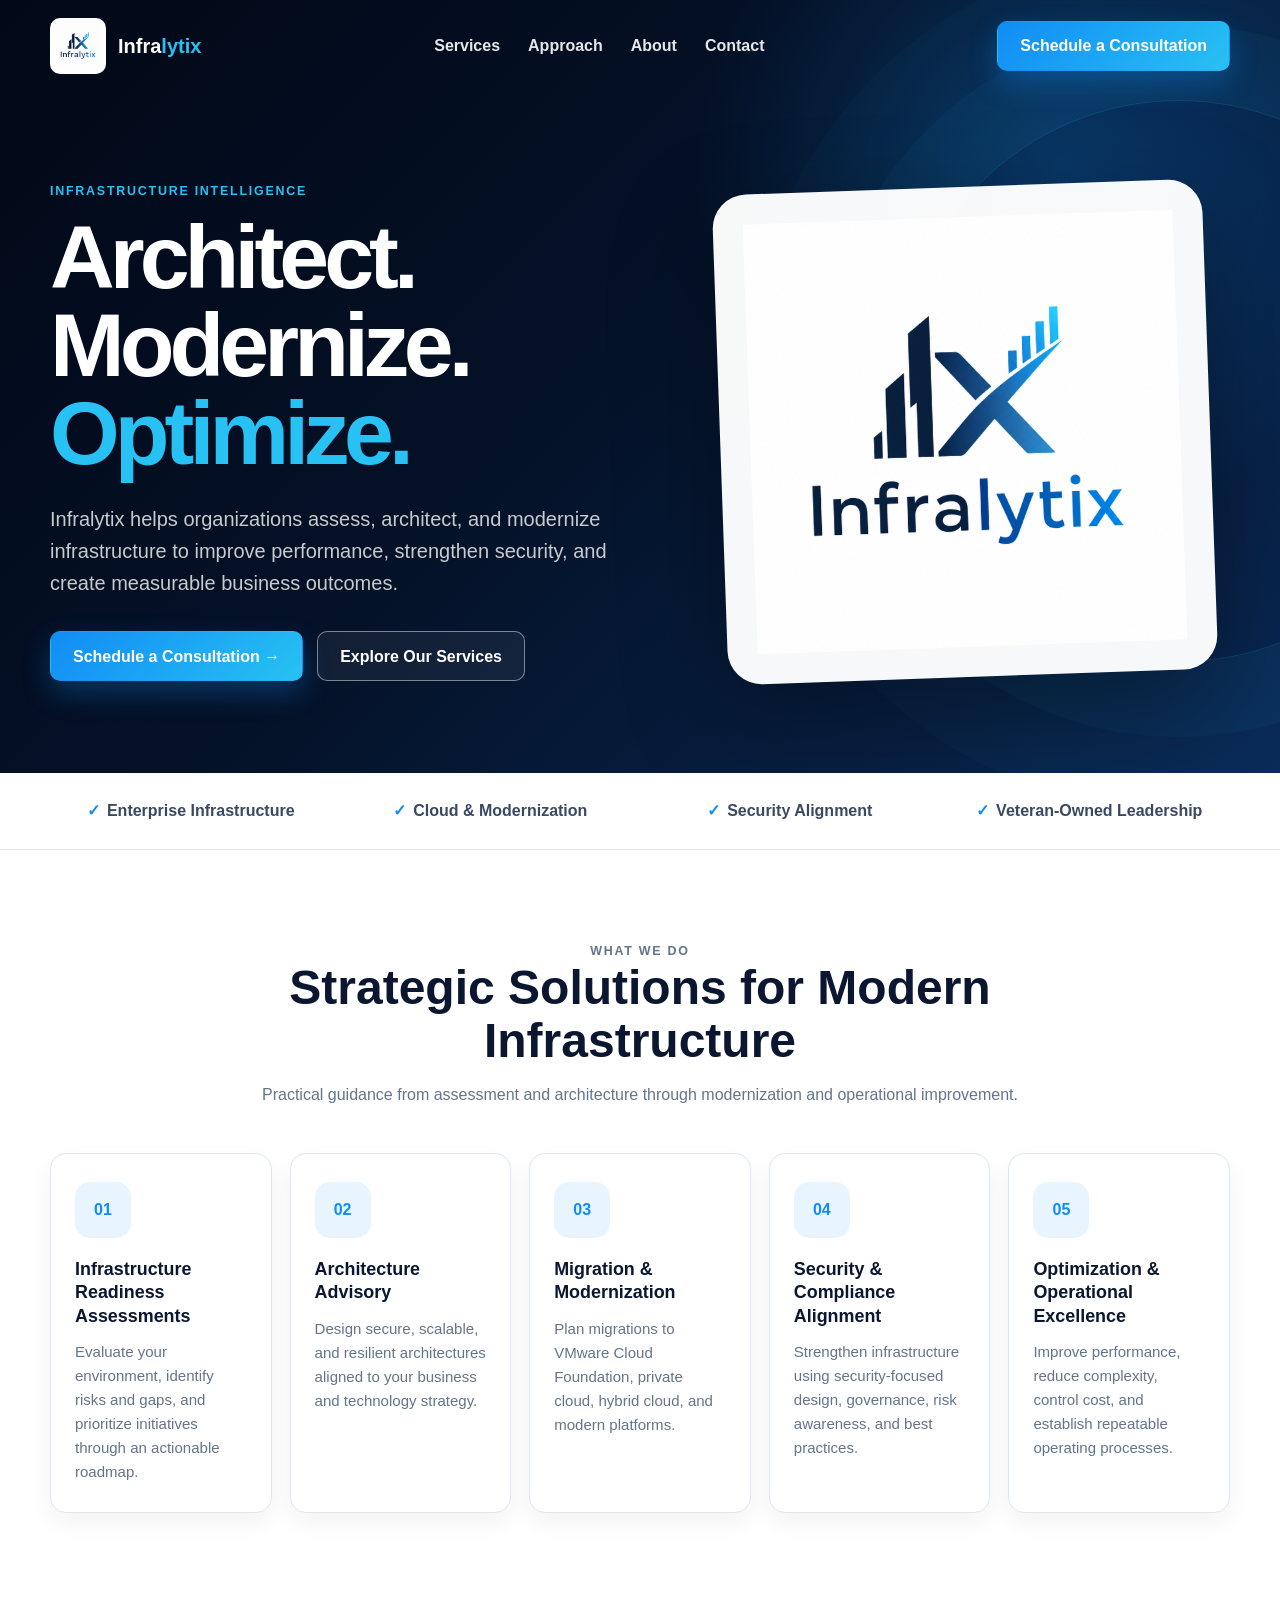
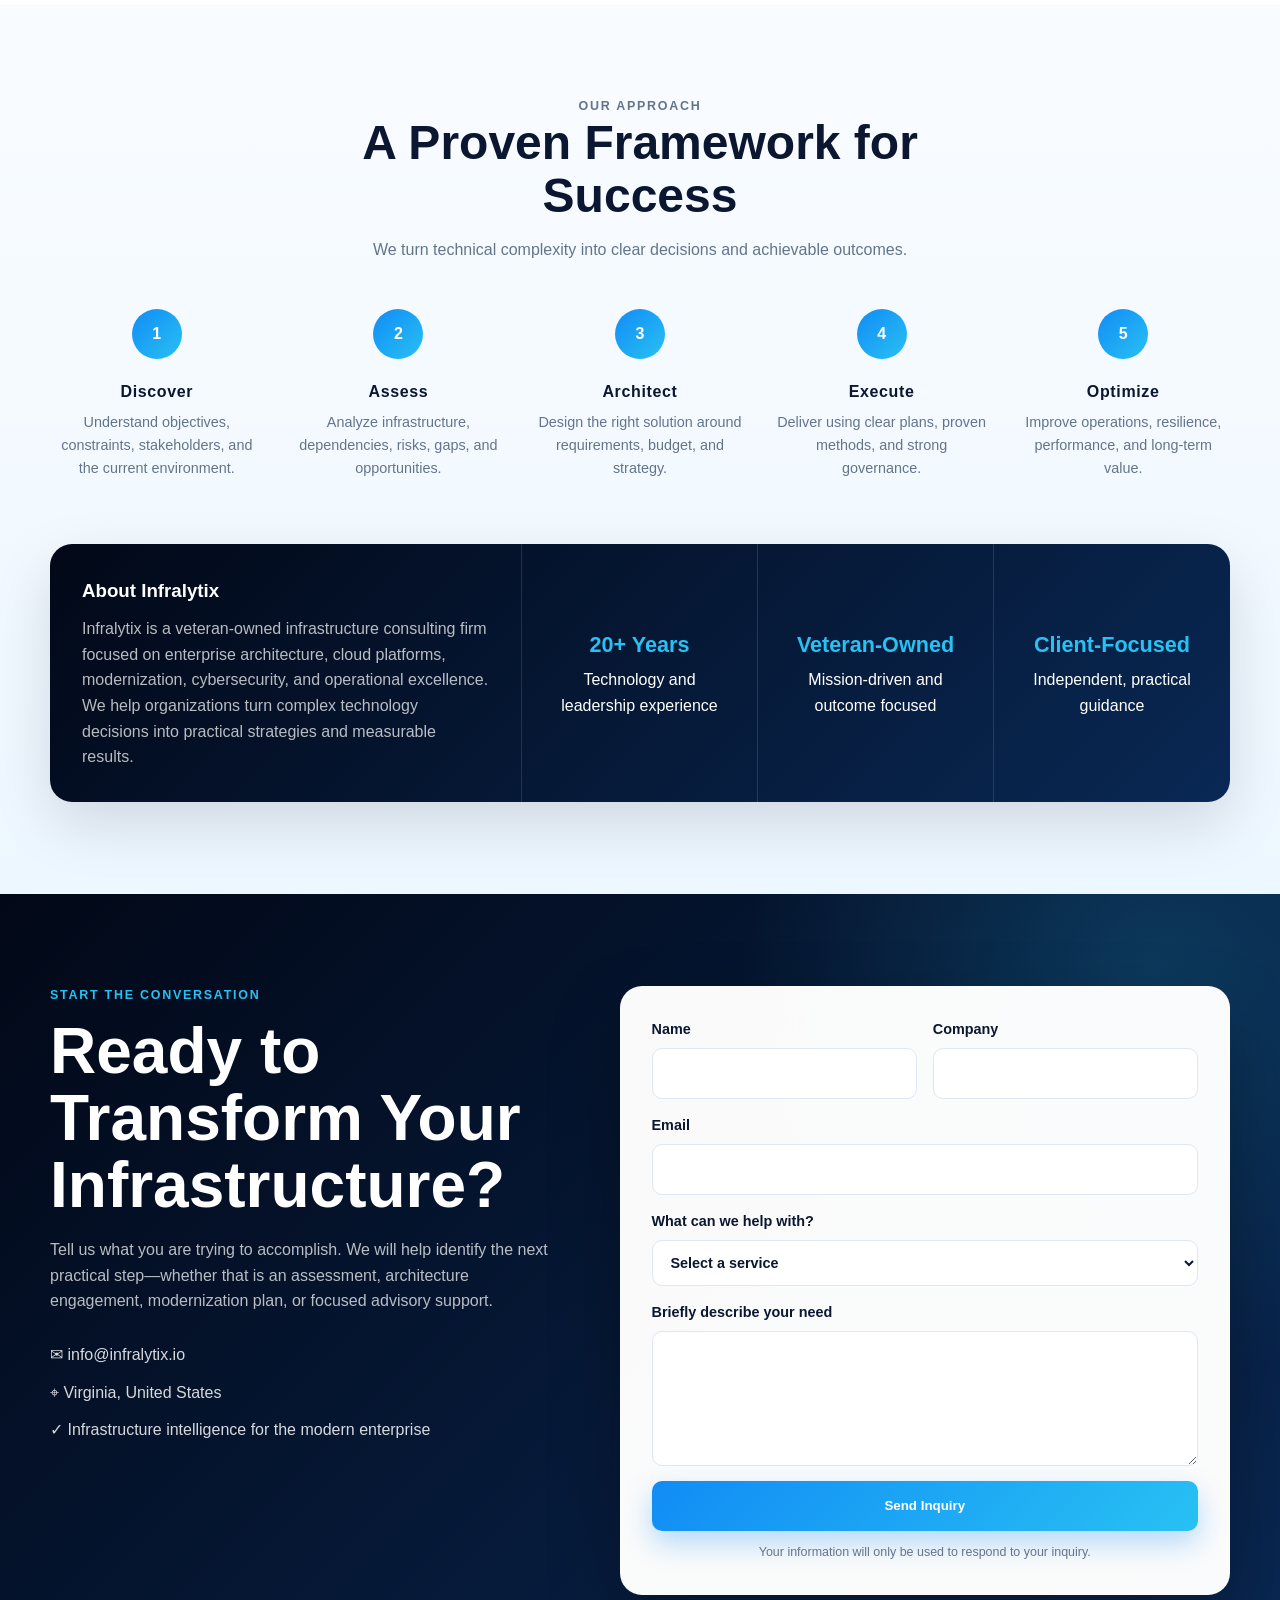
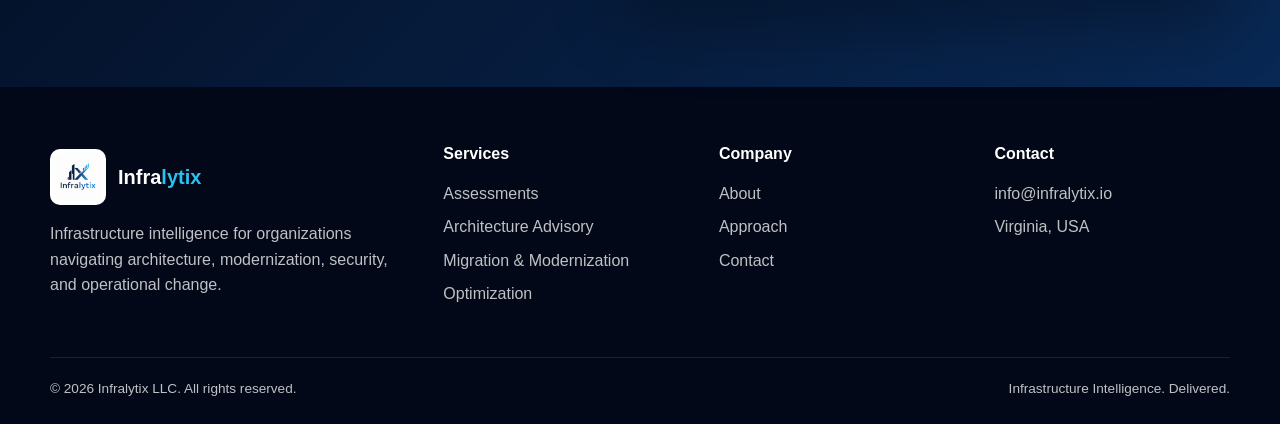
==== commit ab98a79c: "Update index.html" ====
--- a/index.html
+++ b/index.html
@@ -34,10 +34,10 @@
 </div></div></section>
 <section class="approach" id="approach"><div class="container"><div class="heading"><p class="eyebrow">Our Approach</p><h2>A Proven Framework for Success</h2><p>We turn technical complexity into clear decisions and achievable outcomes.</p></div><div class="steps"><div class="step"><div class="num">1</div><h3>Discover</h3><p>Understand objectives, constraints, stakeholders, and the current environment.</p></div><div class="step"><div class="num">2</div><h3>Assess</h3><p>Analyze infrastructure, dependencies, risks, gaps, and opportunities.</p></div><div class="step"><div class="num">3</div><h3>Architect</h3><p>Design the right solution around requirements, budget, and strategy.</p></div><div class="step"><div class="num">4</div><h3>Execute</h3><p>Deliver using clear plans, proven methods, and strong governance.</p></div><div class="step"><div class="num">5</div><h3>Optimize</h3><p>Improve operations, resilience, performance, and long-term value.</p></div></div>
 <div class="about" id="about"><div><h3>About Infralytix</h3><p>Infralytix is a veteran-owned infrastructure consulting firm focused on enterprise architecture, cloud platforms, modernization, cybersecurity, and operational excellence. We help organizations turn complex technology decisions into practical strategies and measurable results.</p></div><div class="stat"><div><strong>20+ Years</strong>Technology and leadership experience</div></div><div class="stat"><div><strong>Veteran-Owned</strong>Mission-driven and outcome focused</div></div><div class="stat"><div><strong>Client-Focused</strong>Independent, practical guidance</div></div></div></div></section>
-<section class="contact" id="contact"><div class="container contact-grid"><div class="contact-copy"><p class="eyebrow">Start the Conversation</p><h2>Ready to Transform Your Infrastructure?</h2><p>Tell us what you are trying to accomplish. We will help identify the next practical step—whether that is an assessment, architecture engagement, modernization plan, or focused advisory support.</p><div class="contact-list"><div>✉ chris@infralytix.io</div><div>⌖ Virginia, United States</div><div>✓ Infrastructure intelligence for the modern enterprise</div></div></div>
+<section class="contact" id="contact"><div class="container contact-grid"><div class="contact-copy"><p class="eyebrow">Start the Conversation</p><h2>Ready to Transform Your Infrastructure?</h2><p>Tell us what you are trying to accomplish. We will help identify the next practical step—whether that is an assessment, architecture engagement, modernization plan, or focused advisory support.</p><div class="contact-list"><div>✉ info@infralytix.io</div><div>⌖ Virginia, United States</div><div>✓ Infrastructure intelligence for the modern enterprise</div></div></div>
 <form action="https://formspree.io/f/mppazzkg" method="POST"><div class="row"><label>Name<input type="text" name="name" autocomplete="name" required></label><label>Company<input type="text" name="company" autocomplete="organization"></label></div><label>Email<input type="email" name="email" autocomplete="email" required></label><label>What can we help with?<select name="service" required><option value="" selected disabled>Select a service</option><option>Infrastructure Readiness Assessment</option><option>Architecture Advisory</option><option>Migration & Modernization Planning</option><option>Security & Compliance Alignment</option><option>Optimization & Operational Excellence</option><option>Other</option></select></label><label>Briefly describe your need<textarea name="message" required></textarea></label><input type="hidden" name="_subject" value="New Infralytix Website Inquiry"><input type="hidden" name="source" value="infralytix.io contact form"><button class="btn primary" type="submit">Send Inquiry</button><p class="note">Your information will only be used to respond to your inquiry.</p></form></div></section>
 </main>
-<footer><div class="container"><div class="footer-grid"><div><a class="brand" href="#top"><img src="assets/infralytix-logo.png" alt="Infralytix logo"><span>Infra<strong>lytix</strong></span></a><p>Infrastructure intelligence for organizations navigating architecture, modernization, security, and operational change.</p></div><div><h4>Services</h4><a href="#services">Assessments</a><a href="#services">Architecture Advisory</a><a href="#services">Migration & Modernization</a><a href="#services">Optimization</a></div><div><h4>Company</h4><a href="#about">About</a><a href="#approach">Approach</a><a href="#contact">Contact</a></div><div><h4>Contact</h4><a href="mailto:chris@infralytix.io">chris@infralytix.io</a><span>Virginia, USA</span></div></div><div class="copy"><span>© <span id="year"></span> Infralytix LLC. All rights reserved.</span><span>Infrastructure Intelligence. Delivered.</span></div></div></footer>
+<footer><div class="container"><div class="footer-grid"><div><a class="brand" href="#top"><img src="assets/infralytix-logo.png" alt="Infralytix logo"><span>Infra<strong>lytix</strong></span></a><p>Infrastructure intelligence for organizations navigating architecture, modernization, security, and operational change.</p></div><div><h4>Services</h4><a href="#services">Assessments</a><a href="#services">Architecture Advisory</a><a href="#services">Migration & Modernization</a><a href="#services">Optimization</a></div><div><h4>Company</h4><a href="#about">About</a><a href="#approach">Approach</a><a href="#contact">Contact</a></div><div><h4>Contact</h4><a href="mailto:info@infralytix.io">info@infralytix.io</a><span>Virginia, USA</span></div></div><div class="copy"><span>© <span id="year"></span> Infralytix LLC. All rights reserved.</span><span>Infrastructure Intelligence. Delivered.</span></div></div></footer>
 <script>const m=document.querySelector('.menu'),n=document.querySelector('nav');m.addEventListener('click',()=>n.classList.toggle('open'));document.querySelectorAll('nav a').forEach(a=>a.addEventListener('click',()=>n.classList.remove('open')));document.getElementById('year').textContent=new Date().getFullYear();</script>
 </body>
 </html>
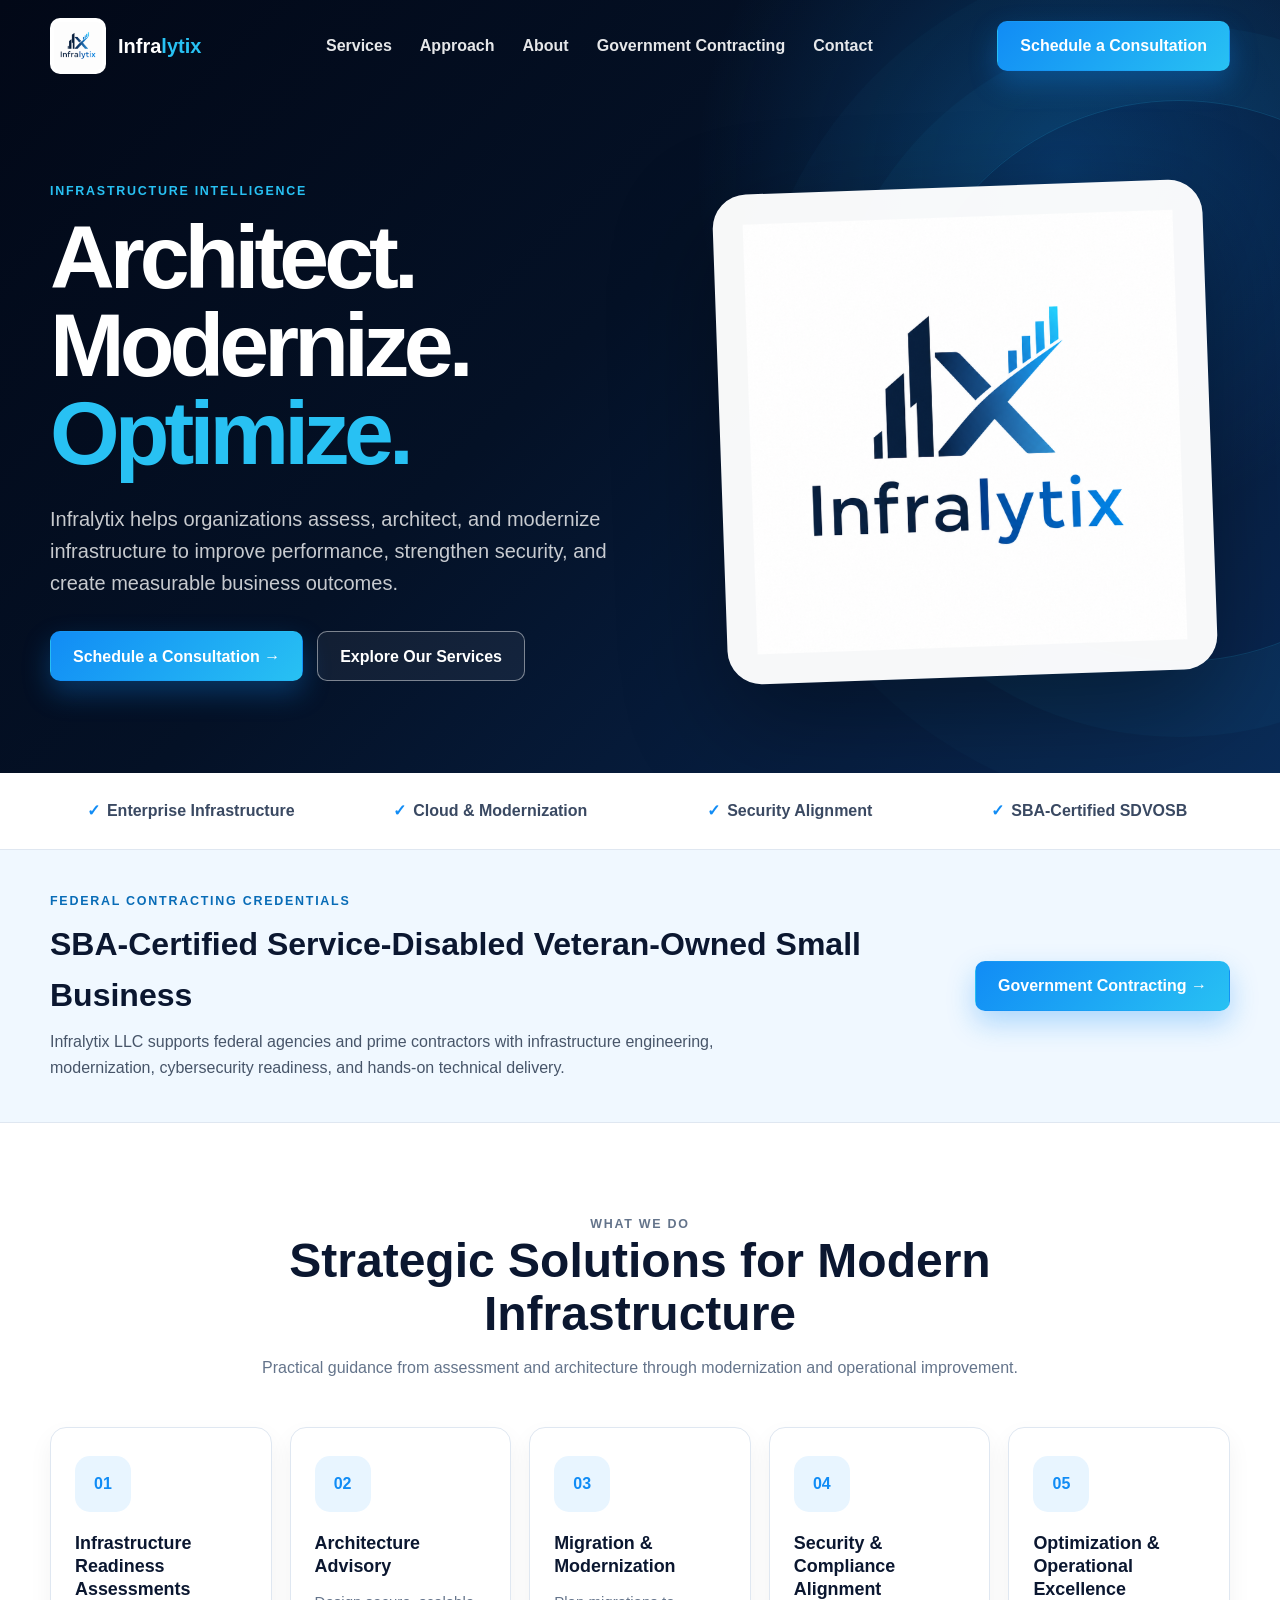
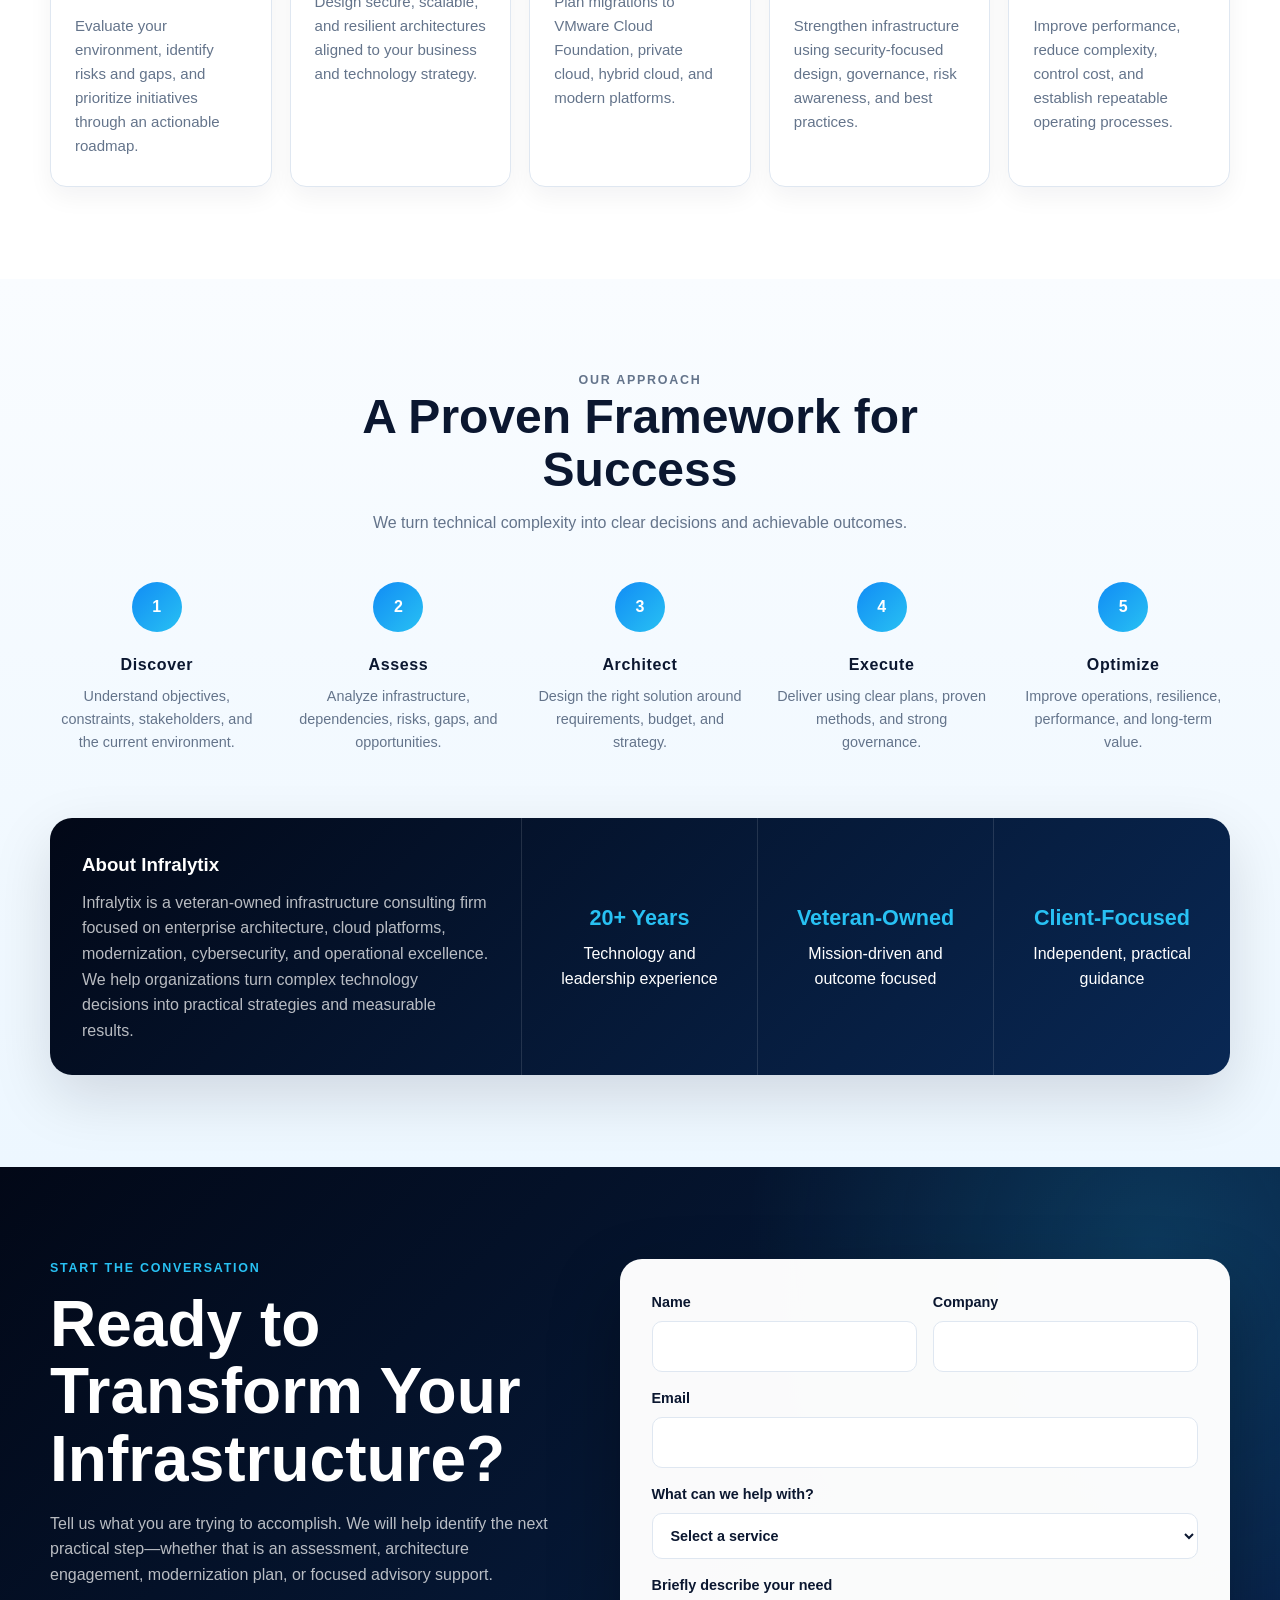
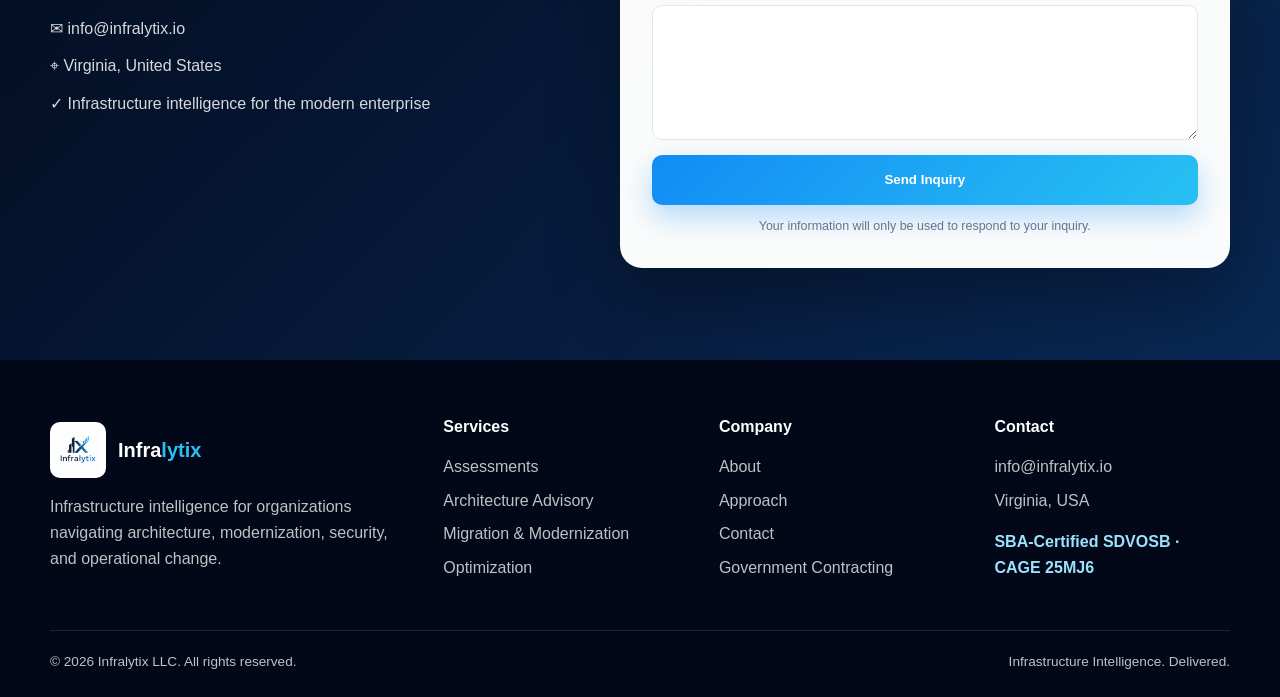
==== commit 8eb5d2c4: "Add SDVOSB certification to homepage and navigation" ====
--- a/index.html
+++ b/index.html
@@ -18,13 +18,15 @@
 footer{padding:54px 0 24px;color:rgba(255,255,255,.75);background:#020817}.footer-grid{display:grid;grid-template-columns:1.2fr repeat(3,.8fr);gap:40px}footer h4{margin:0 0 14px;color:#fff}footer a{display:block;margin:8px 0}.copy{display:flex;justify-content:space-between;gap:20px;margin-top:42px;padding-top:20px;border-top:1px solid rgba(255,255,255,.1);font-size:.85rem}
 @media(max-width:1050px){nav{display:none;position:absolute;top:82px;left:18px;right:18px;padding:22px;border-radius:16px;background:rgba(2,8,23,.97);box-shadow:var(--shadow)}nav.open{display:grid}.menu{display:block}.nav>.btn{display:none}.hero-grid,.contact-grid{grid-template-columns:1fr}.hero{padding:130px 0 70px}.hero-grid{padding-top:0}.services{grid-template-columns:repeat(2,1fr)}.steps{grid-template-columns:repeat(2,1fr)}.about{grid-template-columns:1fr 1fr}.about>div:first-child{grid-column:1/-1}.footer-grid{grid-template-columns:1fr 1fr}}
 @media(max-width:680px){.hero h1{font-size:clamp(3rem,17vw,4.7rem)}.actions,.actions .btn{width:100%}.trust-grid,.services,.steps,.about,.footer-grid,.row{grid-template-columns:1fr}.about>div{border-right:0;border-bottom:1px solid rgba(255,255,255,.12)}form{padding:22px}.copy{flex-direction:column}}
+.sdvosb-banner{padding:42px 0;background:#f0f8ff;border-bottom:1px solid var(--line)}.sdvosb-inner{display:flex;align-items:center;justify-content:space-between;gap:28px}.sdvosb-inner h2{margin:0 0 8px;font-size:clamp(1.4rem,3vw,2rem)}.sdvosb-inner p{margin:0;color:#475569;max-width:740px}.sdvosb-inner .eyebrow{color:#086cb7;margin-bottom:7px}.sdvosb-inner .btn{white-space:nowrap}.sdvosb-inner .primary{flex-shrink:0}.cert-footer{display:block;color:#9be2ff;font-weight:700;margin-top:16px}@media(max-width:680px){.sdvosb-inner{flex-direction:column;align-items:stretch}.sdvosb-inner .btn{width:100%}}
 </style>
 </head>
 <body>
-<header><div class="container nav"><a class="brand" href="#top"><img src="assets/infralytix-logo.png" alt="Infralytix logo"><span>Infra<strong>lytix</strong></span></a><button class="menu" aria-label="Toggle menu">☰</button><nav><a href="#services">Services</a><a href="#approach">Approach</a><a href="#about">About</a><a href="#contact">Contact</a></nav><a class="btn primary" href="#contact">Schedule a Consultation</a></div></header>
+<header><div class="container nav"><a class="brand" href="#top"><img src="assets/infralytix-logo.png" alt="Infralytix logo"><span>Infra<strong>lytix</strong></span></a><button class="menu" aria-label="Toggle menu">☰</button><nav><a href="#services">Services</a><a href="#approach">Approach</a><a href="#about">About</a><a href="government-contracting.html">Government Contracting</a><a href="#contact">Contact</a></nav><a class="btn primary" href="#contact">Schedule a Consultation</a></div></header>
 <main id="top">
 <section class="hero"><div class="container hero-grid"><div class="hero-copy"><p class="eyebrow">Infrastructure Intelligence</p><h1>Architect.<br>Modernize.<br><span>Optimize.</span></h1><p>Infralytix helps organizations assess, architect, and modernize infrastructure to improve performance, strengthen security, and create measurable business outcomes.</p><div class="actions"><a class="btn primary" href="#contact">Schedule a Consultation →</a><a class="btn secondary" href="#services">Explore Our Services</a></div></div><div class="logo-card"><img src="assets/infralytix-logo.png" alt="Infralytix brand logo"></div></div></section>
-<div class="trust"><div class="container trust-grid"><div><span>✓</span>Enterprise Infrastructure</div><div><span>✓</span>Cloud & Modernization</div><div><span>✓</span>Security Alignment</div><div><span>✓</span>Veteran-Owned Leadership</div></div></div>
+<div class="trust"><div class="container trust-grid"><div><span>✓</span>Enterprise Infrastructure</div><div><span>✓</span>Cloud & Modernization</div><div><span>✓</span>Security Alignment</div><div><span>✓</span>SBA-Certified SDVOSB</div></div></div>
+<section class="sdvosb-banner" aria-labelledby="sdvosb-title"><div class="container sdvosb-inner"><div><p class="eyebrow">Federal Contracting Credentials</p><h2 id="sdvosb-title">SBA-Certified Service-Disabled Veteran-Owned Small Business</h2><p>Infralytix LLC supports federal agencies and prime contractors with infrastructure engineering, modernization, cybersecurity readiness, and hands-on technical delivery.</p></div><a class="btn primary" href="government-contracting.html">Government Contracting →</a></div></section>
 <section id="services"><div class="container"><div class="heading"><p class="eyebrow">What We Do</p><h2>Strategic Solutions for Modern Infrastructure</h2><p>Practical guidance from assessment and architecture through modernization and operational improvement.</p></div><div class="services">
 <article class="card"><div class="icon">01</div><h3>Infrastructure Readiness Assessments</h3><p>Evaluate your environment, identify risks and gaps, and prioritize initiatives through an actionable roadmap.</p></article>
 <article class="card"><div class="icon">02</div><h3>Architecture Advisory</h3><p>Design secure, scalable, and resilient architectures aligned to your business and technology strategy.</p></article>
@@ -37,7 +39,7 @@
 <section class="contact" id="contact"><div class="container contact-grid"><div class="contact-copy"><p class="eyebrow">Start the Conversation</p><h2>Ready to Transform Your Infrastructure?</h2><p>Tell us what you are trying to accomplish. We will help identify the next practical step—whether that is an assessment, architecture engagement, modernization plan, or focused advisory support.</p><div class="contact-list"><div>✉ info@infralytix.io</div><div>⌖ Virginia, United States</div><div>✓ Infrastructure intelligence for the modern enterprise</div></div></div>
 <form action="https://formspree.io/f/mppazzkg" method="POST"><div class="row"><label>Name<input type="text" name="name" autocomplete="name" required></label><label>Company<input type="text" name="company" autocomplete="organization"></label></div><label>Email<input type="email" name="email" autocomplete="email" required></label><label>What can we help with?<select name="service" required><option value="" selected disabled>Select a service</option><option>Infrastructure Readiness Assessment</option><option>Architecture Advisory</option><option>Migration & Modernization Planning</option><option>Security & Compliance Alignment</option><option>Optimization & Operational Excellence</option><option>Other</option></select></label><label>Briefly describe your need<textarea name="message" required></textarea></label><input type="hidden" name="_subject" value="New Infralytix Website Inquiry"><input type="hidden" name="source" value="infralytix.io contact form"><button class="btn primary" type="submit">Send Inquiry</button><p class="note">Your information will only be used to respond to your inquiry.</p></form></div></section>
 </main>
-<footer><div class="container"><div class="footer-grid"><div><a class="brand" href="#top"><img src="assets/infralytix-logo.png" alt="Infralytix logo"><span>Infra<strong>lytix</strong></span></a><p>Infrastructure intelligence for organizations navigating architecture, modernization, security, and operational change.</p></div><div><h4>Services</h4><a href="#services">Assessments</a><a href="#services">Architecture Advisory</a><a href="#services">Migration & Modernization</a><a href="#services">Optimization</a></div><div><h4>Company</h4><a href="#about">About</a><a href="#approach">Approach</a><a href="#contact">Contact</a></div><div><h4>Contact</h4><a href="mailto:info@infralytix.io">info@infralytix.io</a><span>Virginia, USA</span></div></div><div class="copy"><span>© <span id="year"></span> Infralytix LLC. All rights reserved.</span><span>Infrastructure Intelligence. Delivered.</span></div></div></footer>
+<footer><div class="container"><div class="footer-grid"><div><a class="brand" href="#top"><img src="assets/infralytix-logo.png" alt="Infralytix logo"><span>Infra<strong>lytix</strong></span></a><p>Infrastructure intelligence for organizations navigating architecture, modernization, security, and operational change.</p></div><div><h4>Services</h4><a href="#services">Assessments</a><a href="#services">Architecture Advisory</a><a href="#services">Migration & Modernization</a><a href="#services">Optimization</a></div><div><h4>Company</h4><a href="#about">About</a><a href="#approach">Approach</a><a href="#contact">Contact</a><a href="government-contracting.html">Government Contracting</a></div><div><h4>Contact</h4><a href="mailto:info@infralytix.io">info@infralytix.io</a><span>Virginia, USA</span><span class="cert-footer">SBA-Certified SDVOSB · CAGE 25MJ6</span></div></div><div class="copy"><span>© <span id="year"></span> Infralytix LLC. All rights reserved.</span><span>Infrastructure Intelligence. Delivered.</span></div></div></footer>
 <script>const m=document.querySelector('.menu'),n=document.querySelector('nav');m.addEventListener('click',()=>n.classList.toggle('open'));document.querySelectorAll('nav a').forEach(a=>a.addEventListener('click',()=>n.classList.remove('open')));document.getElementById('year').textContent=new Date().getFullYear();</script>
 </body>
 </html>
